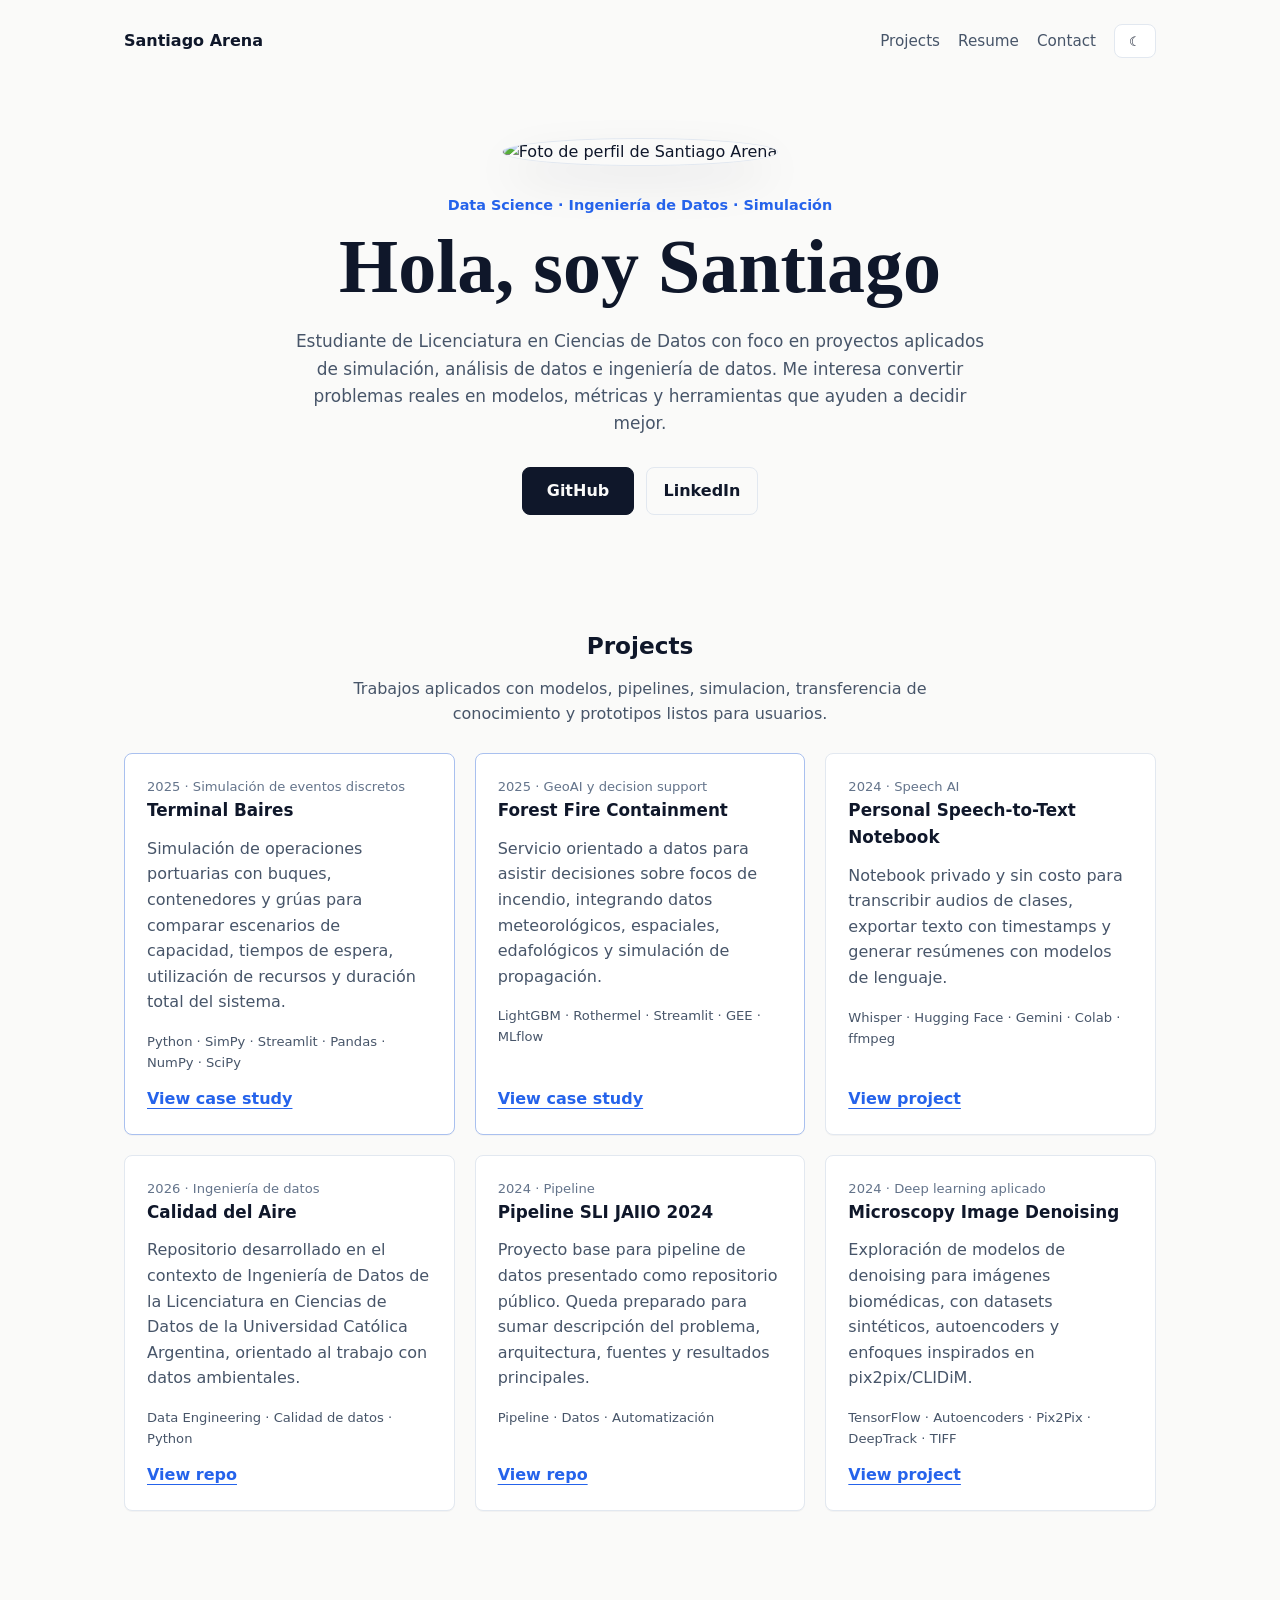
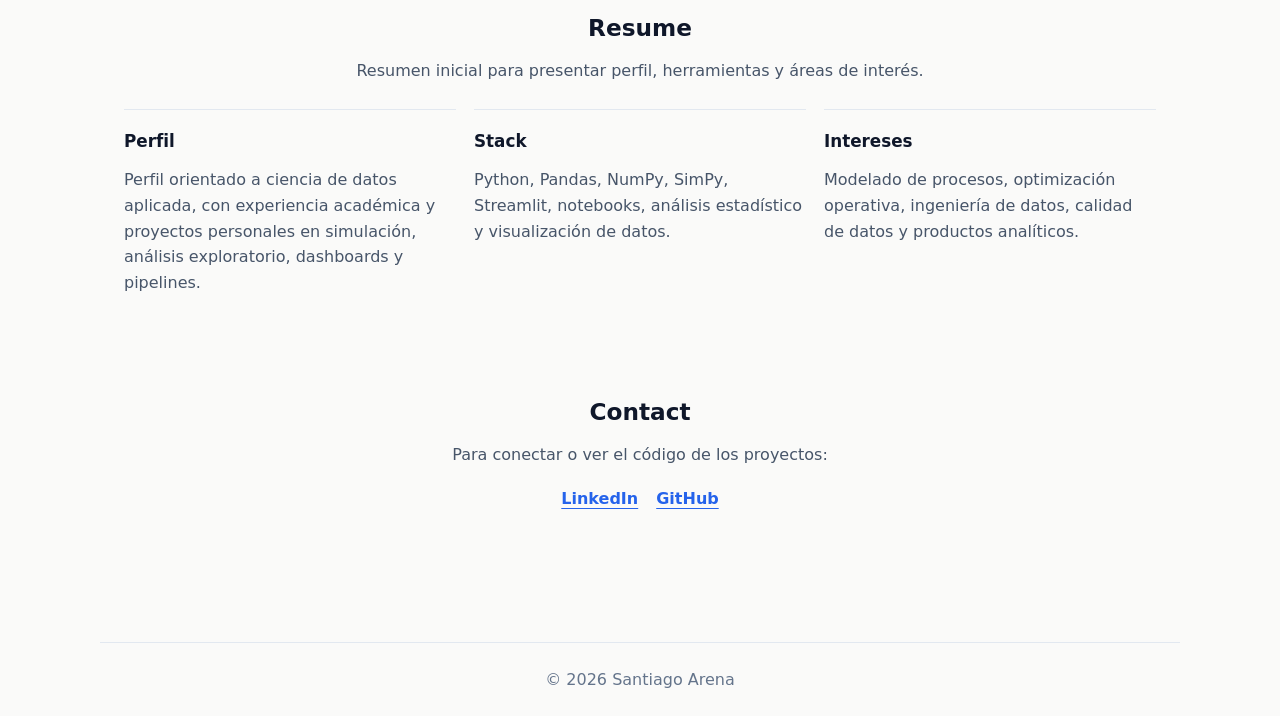
==== index.html @ b8e9cb24 "Add project detail pages" ====
<!doctype html>
<html lang="es">
  <head>
    <meta charset="utf-8">
    <meta name="viewport" content="width=device-width, initial-scale=1">
    <title>Santiago Arena — Portfolio</title>
    <meta
      name="description"
      content="Portfolio online de Santiago Arena: proyectos de data science, simulacion, ingenieria de datos y analitica aplicada."
    >
    <script>
      (function () {
        const stored = localStorage.getItem("theme");
        const prefersDark = window.matchMedia("(prefers-color-scheme: dark)").matches;
        document.documentElement.classList.toggle("dark", stored ? stored === "dark" : prefersDark);
      })();
    </script>
    <link rel="stylesheet" href="styles.css">
  </head>
  <body>
    <header class="site-header">
      <a class="brand" href="#inicio">Santiago Arena</a>
      <nav class="nav" aria-label="Principal">
        <a href="#proyectos">Projects</a>
        <a href="#resume">Resume</a>
        <a href="#contacto">Contact</a>
        <button class="theme-toggle" id="theme-toggle" type="button" aria-label="Cambiar tema" title="Cambiar tema">
          <span class="theme-icon theme-icon-light">☀</span>
          <span class="theme-icon theme-icon-dark">☾</span>
        </button>
      </nav>
    </header>

    <main>
      <section class="hero" id="inicio">
        <img
          class="portrait"
          src="https://avatars.githubusercontent.com/u/119618284?v=4"
          alt="Foto de perfil de Santiago Arena"
          width="160"
          height="160"
        >
        <p class="eyebrow">Data Science · Ingeniería de Datos · Simulación</p>
        <h1>Hola, soy Santiago</h1>
        <p class="intro">
          Estudiante de Licenciatura en Ciencias de Datos con foco en proyectos aplicados de simulación,
          análisis de datos e ingeniería de datos. Me interesa convertir problemas reales en modelos,
          métricas y herramientas que ayuden a decidir mejor.
        </p>
        <div class="hero-actions" aria-label="Enlaces principales">
          <a class="button button-primary" href="https://github.com/SantiagoarenaDS?tab=repositories" target="_blank" rel="noreferrer">GitHub</a>
          <a class="button" href="https://www.linkedin.com/in/santiago-arena-92a8191a2" target="_blank" rel="noreferrer">LinkedIn</a>
        </div>
      </section>

      <section class="section" id="proyectos">
        <div class="section-heading">
          <h2>Projects</h2>
          <p>Trabajos aplicados con modelos, pipelines, simulacion, transferencia de conocimiento y prototipos listos para usuarios.</p>
        </div>

        <div class="project-grid">
          <article class="project-card feature-card">
            <div class="project-meta">2025 · Simulación de eventos discretos</div>
            <h3>Terminal Baires</h3>
            <p>
              Simulación de operaciones portuarias con buques, contenedores y grúas para comparar escenarios
              de capacidad, tiempos de espera, utilización de recursos y duración total del sistema.
            </p>
            <p class="tags">Python · SimPy · Streamlit · Pandas · NumPy · SciPy</p>
            <a href="projects/terminal-baires/">View case study</a>
          </article>

          <article class="project-card feature-card">
            <div class="project-meta">2025 · GeoAI y decision support</div>
            <h3>Forest Fire Containment</h3>
            <p>
              Servicio orientado a datos para asistir decisiones sobre focos de incendio, integrando datos
              meteorológicos, espaciales, edafológicos y simulación de propagación.
            </p>
            <p class="tags">LightGBM · Rothermel · Streamlit · GEE · MLflow</p>
            <a href="projects/forest-fire/">View case study</a>
          </article>

          <article class="project-card">
            <div class="project-meta">2024 · Speech AI</div>
            <h3>Personal Speech-to-Text Notebook</h3>
            <p>
              Notebook privado y sin costo para transcribir audios de clases, exportar texto con timestamps
              y generar resúmenes con modelos de lenguaje.
            </p>
            <p class="tags">Whisper · Hugging Face · Gemini · Colab · ffmpeg</p>
            <a href="projects/speech-to-text/">View project</a>
          </article>

          <article class="project-card">
            <div class="project-meta">2026 · Ingeniería de datos</div>
            <h3>Calidad del Aire</h3>
            <p>
              Repositorio desarrollado en el contexto de Ingeniería de Datos de la Licenciatura en Ciencias de Datos
              de la Universidad Católica Argentina, orientado al trabajo con datos ambientales.
            </p>
            <p class="tags">Data Engineering · Calidad de datos · Python</p>
            <a href="https://github.com/SantiagoarenaDS/Calidad_del_aire" target="_blank" rel="noreferrer">View repo</a>
          </article>

          <article class="project-card">
            <div class="project-meta">2024 · Pipeline</div>
            <h3>Pipeline SLI JAIIO 2024</h3>
            <p>
              Proyecto base para pipeline de datos presentado como repositorio público. Queda preparado para sumar
              descripción del problema, arquitectura, fuentes y resultados principales.
            </p>
            <p class="tags">Pipeline · Datos · Automatización</p>
            <a href="https://github.com/SantiagoarenaDS/Pipeline-SLI-JAIIO2024" target="_blank" rel="noreferrer">View repo</a>
          </article>

          <article class="project-card">
            <div class="project-meta">2024 · Deep learning aplicado</div>
            <h3>Microscopy Image Denoising</h3>
            <p>
              Exploración de modelos de denoising para imágenes biomédicas, con datasets sintéticos,
              autoencoders y enfoques inspirados en pix2pix/CLIDiM.
            </p>
            <p class="tags">TensorFlow · Autoencoders · Pix2Pix · DeepTrack · TIFF</p>
            <a href="projects/denoising/">View project</a>
          </article>
        </div>
      </section>

      <section class="section resume-section" id="resume">
        <div class="section-heading">
          <h2>Resume</h2>
          <p>Resumen inicial para presentar perfil, herramientas y áreas de interés.</p>
        </div>

        <div class="resume-layout">
          <div class="resume-block">
            <h3>Perfil</h3>
            <p>
              Perfil orientado a ciencia de datos aplicada, con experiencia académica y proyectos personales
              en simulación, análisis exploratorio, dashboards y pipelines.
            </p>
          </div>
          <div class="resume-block">
            <h3>Stack</h3>
            <p>Python, Pandas, NumPy, SimPy, Streamlit, notebooks, análisis estadístico y visualización de datos.</p>
          </div>
          <div class="resume-block">
            <h3>Intereses</h3>
            <p>Modelado de procesos, optimización operativa, ingeniería de datos, calidad de datos y productos analíticos.</p>
          </div>
        </div>
      </section>

      <section class="section contact-section" id="contacto">
        <h2>Contact</h2>
        <p>Para conectar o ver el código de los proyectos:</p>
        <div class="contact-links">
          <a href="https://www.linkedin.com/in/santiago-arena-92a8191a2" target="_blank" rel="noreferrer">LinkedIn</a>
          <a href="https://github.com/SantiagoarenaDS" target="_blank" rel="noreferrer">GitHub</a>
        </div>
      </section>
    </main>

    <footer>
      <p>© 2026 Santiago Arena</p>
    </footer>

    <script src="script.js"></script>
  </body>
</html>
---- styles.css ----
:root {
  color-scheme: light;
  --bg: #fafaf9;
  --surface: #ffffff;
  --surface-soft: #f5f5f4;
  --text: #0f172a;
  --muted: #475569;
  --subtle: #64748b;
  --border: #e2e8f0;
  --accent: #2563eb;
  --accent-strong: #1d4ed8;
  --shadow: 0 18px 45px rgba(15, 23, 42, 0.08);
}

.dark {
  color-scheme: dark;
  --bg: #0f172a;
  --surface: #172033;
  --surface-soft: #111827;
  --text: #f8fafc;
  --muted: #cbd5e1;
  --subtle: #94a3b8;
  --border: #334155;
  --accent: #60a5fa;
  --accent-strong: #93c5fd;
  --shadow: 0 18px 45px rgba(0, 0, 0, 0.24);
}

* {
  box-sizing: border-box;
}

html {
  scroll-behavior: smooth;
}

body {
  margin: 0;
  background: var(--bg);
  color: var(--text);
  font-family: Inter, ui-sans-serif, system-ui, -apple-system, BlinkMacSystemFont, "Segoe UI", sans-serif;
  line-height: 1.6;
}

a {
  color: inherit;
  text-decoration-thickness: 1px;
  text-underline-offset: 4px;
}

.site-header {
  align-items: center;
  display: flex;
  justify-content: space-between;
  margin: 0 auto;
  max-width: 1080px;
  padding: 24px;
}

.brand {
  font-weight: 700;
  text-decoration: none;
}

.nav {
  align-items: center;
  display: flex;
  gap: 18px;
  font-size: 0.95rem;
}

.nav a {
  color: var(--muted);
  text-decoration: none;
}

.nav a:hover {
  color: var(--text);
  text-decoration: underline;
}

.theme-toggle {
  align-items: center;
  background: var(--surface);
  border: 1px solid var(--border);
  border-radius: 8px;
  color: var(--text);
  cursor: pointer;
  display: inline-flex;
  height: 34px;
  justify-content: center;
  width: 42px;
}

.theme-toggle:hover {
  background: var(--surface-soft);
}

.theme-icon-light,
.dark .theme-icon-dark {
  display: none;
}

.dark .theme-icon-light,
.theme-icon-dark {
  display: inline;
}

main {
  margin: 0 auto;
  max-width: 1080px;
  padding: 0 24px 72px;
}

.hero {
  margin: 0 auto;
  max-width: 760px;
  padding: 56px 0 72px;
  text-align: center;
}

.portrait {
  aspect-ratio: 1;
  border: 1px solid var(--border);
  border-radius: 50%;
  box-shadow: var(--shadow);
  object-fit: cover;
}

.eyebrow {
  color: var(--accent);
  font-size: 0.9rem;
  font-weight: 700;
  letter-spacing: 0;
  margin: 28px 0 10px;
}

h1,
h2,
h3,
p {
  margin-top: 0;
}

h1 {
  font-family: Georgia, "Times New Roman", serif;
  font-size: clamp(2.6rem, 7vw, 4.75rem);
  line-height: 1.05;
  margin-bottom: 22px;
}

h2 {
  font-size: 1.45rem;
  margin-bottom: 12px;
}

h3 {
  font-size: 1.05rem;
  margin-bottom: 12px;
}

.intro {
  color: var(--muted);
  font-size: 1.06rem;
  margin: 0 auto;
  max-width: 690px;
}

.hero-actions {
  display: flex;
  flex-wrap: wrap;
  gap: 12px;
  justify-content: center;
  margin-top: 30px;
}

.button {
  border: 1px solid var(--border);
  border-radius: 8px;
  color: var(--text);
  font-weight: 700;
  min-width: 112px;
  padding: 10px 16px;
  text-decoration: none;
}

.button:hover {
  background: var(--surface-soft);
}

.button-primary {
  background: var(--text);
  border-color: var(--text);
  color: var(--bg);
}

.button-primary:hover {
  background: var(--accent-strong);
  border-color: var(--accent-strong);
  color: #ffffff;
}

.section {
  padding: 40px 0 58px;
}

.section-heading {
  margin: 0 auto 26px;
  max-width: 680px;
  text-align: center;
}

.section-heading p,
.contact-section p {
  color: var(--muted);
  margin-bottom: 0;
}

.project-grid {
  display: grid;
  gap: 20px;
  grid-template-columns: repeat(3, minmax(0, 1fr));
}

.project-card {
  background: var(--surface);
  border: 1px solid var(--border);
  border-radius: 8px;
  box-shadow: 0 1px 0 rgba(15, 23, 42, 0.03);
  display: flex;
  flex-direction: column;
  min-height: 320px;
  padding: 22px;
}

.project-card:hover {
  box-shadow: var(--shadow);
  transform: translateY(-2px);
  transition: box-shadow 180ms ease, transform 180ms ease;
}

.project-meta,
.tags {
  color: var(--subtle);
  font-size: 0.82rem;
}

.project-card p {
  color: var(--muted);
}

.project-card a {
  color: var(--accent);
  font-weight: 700;
  margin-top: auto;
}

.feature-card {
  border-color: color-mix(in srgb, var(--accent) 30%, var(--border));
}

.project-page {
  max-width: 1120px;
}

.project-hero {
  padding: 42px 0 48px;
}

.project-kicker {
  color: var(--accent);
  font-size: 0.9rem;
  font-weight: 700;
  margin-bottom: 12px;
}

.project-hero h1 {
  max-width: 920px;
}

.project-hero .intro {
  margin-left: 0;
  max-width: 820px;
  text-align: left;
}

.back-link {
  color: var(--muted);
  display: inline-block;
  margin-bottom: 26px;
  text-decoration: none;
}

.back-link:hover {
  color: var(--text);
  text-decoration: underline;
}

.metric-row {
  display: grid;
  gap: 14px;
  grid-template-columns: repeat(4, minmax(0, 1fr));
  margin-top: 28px;
}

.metric {
  border-top: 1px solid var(--border);
  padding-top: 14px;
}

.metric strong {
  display: block;
  font-size: 1.35rem;
  line-height: 1.2;
}

.metric span {
  color: var(--subtle);
  font-size: 0.86rem;
}

.case-layout {
  display: grid;
  gap: 38px;
  grid-template-columns: minmax(0, 1.2fr) minmax(260px, 0.8fr);
}

.case-section {
  padding: 24px 0;
}

.case-section p,
.case-section li {
  color: var(--muted);
}

.case-section ul {
  margin: 0;
  padding-left: 20px;
}

.case-section li + li {
  margin-top: 8px;
}

.side-panel {
  align-self: start;
  background: var(--surface);
  border: 1px solid var(--border);
  border-radius: 8px;
  padding: 22px;
}

.side-panel dl {
  margin: 0;
}

.side-panel dt {
  color: var(--subtle);
  font-size: 0.82rem;
  font-weight: 700;
  margin-top: 16px;
}

.side-panel dt:first-child {
  margin-top: 0;
}

.side-panel dd {
  margin: 4px 0 0;
}

.hero-visual {
  border: 1px solid var(--border);
  border-radius: 8px;
  box-shadow: var(--shadow);
  display: block;
  margin-top: 28px;
  max-width: 100%;
}

.image-grid {
  display: grid;
  gap: 18px;
  grid-template-columns: repeat(2, minmax(0, 1fr));
}

.image-grid figure,
.wide-figure {
  margin: 0;
}

.image-grid img,
.wide-figure img {
  background: var(--surface);
  border: 1px solid var(--border);
  border-radius: 8px;
  display: block;
  height: auto;
  width: 100%;
}

figcaption {
  color: var(--subtle);
  font-size: 0.84rem;
  margin-top: 8px;
}

.slide-gallery {
  display: grid;
  gap: 14px;
  grid-template-columns: repeat(3, minmax(0, 1fr));
}

.slide-gallery img {
  background: var(--surface);
  border: 1px solid var(--border);
  border-radius: 8px;
  display: block;
  width: 100%;
}

.code-note {
  background: var(--surface-soft);
  border-left: 3px solid var(--accent);
  color: var(--muted);
  padding: 14px 16px;
}

.resume-layout {
  display: grid;
  gap: 18px;
  grid-template-columns: repeat(3, minmax(0, 1fr));
}

.resume-block {
  border-top: 1px solid var(--border);
  padding-top: 18px;
}

.resume-block p {
  color: var(--muted);
  margin-bottom: 0;
}

.contact-section {
  text-align: center;
}

.contact-links {
  display: flex;
  gap: 18px;
  justify-content: center;
  margin-top: 18px;
}

.contact-links a {
  color: var(--accent);
  font-weight: 700;
}

footer {
  border-top: 1px solid var(--border);
  color: var(--subtle);
  margin: 0 auto;
  max-width: 1080px;
  padding: 24px;
  text-align: center;
}

footer p {
  margin-bottom: 0;
}

@media (max-width: 820px) {
  .site-header {
    align-items: flex-start;
    flex-direction: column;
    gap: 16px;
  }

  .nav {
    flex-wrap: wrap;
  }

  .hero {
    padding-top: 34px;
  }

  .project-grid,
  .resume-layout,
  .metric-row,
  .case-layout,
  .image-grid,
  .slide-gallery {
    grid-template-columns: 1fr;
  }

  .project-card {
    min-height: auto;
  }
}

@media (max-width: 520px) {
  .site-header,
  main,
  footer {
    padding-left: 18px;
    padding-right: 18px;
  }

  .nav {
    gap: 12px;
    width: 100%;
  }

  .theme-toggle {
    margin-left: auto;
  }

  .hero {
    padding-bottom: 52px;
  }
}
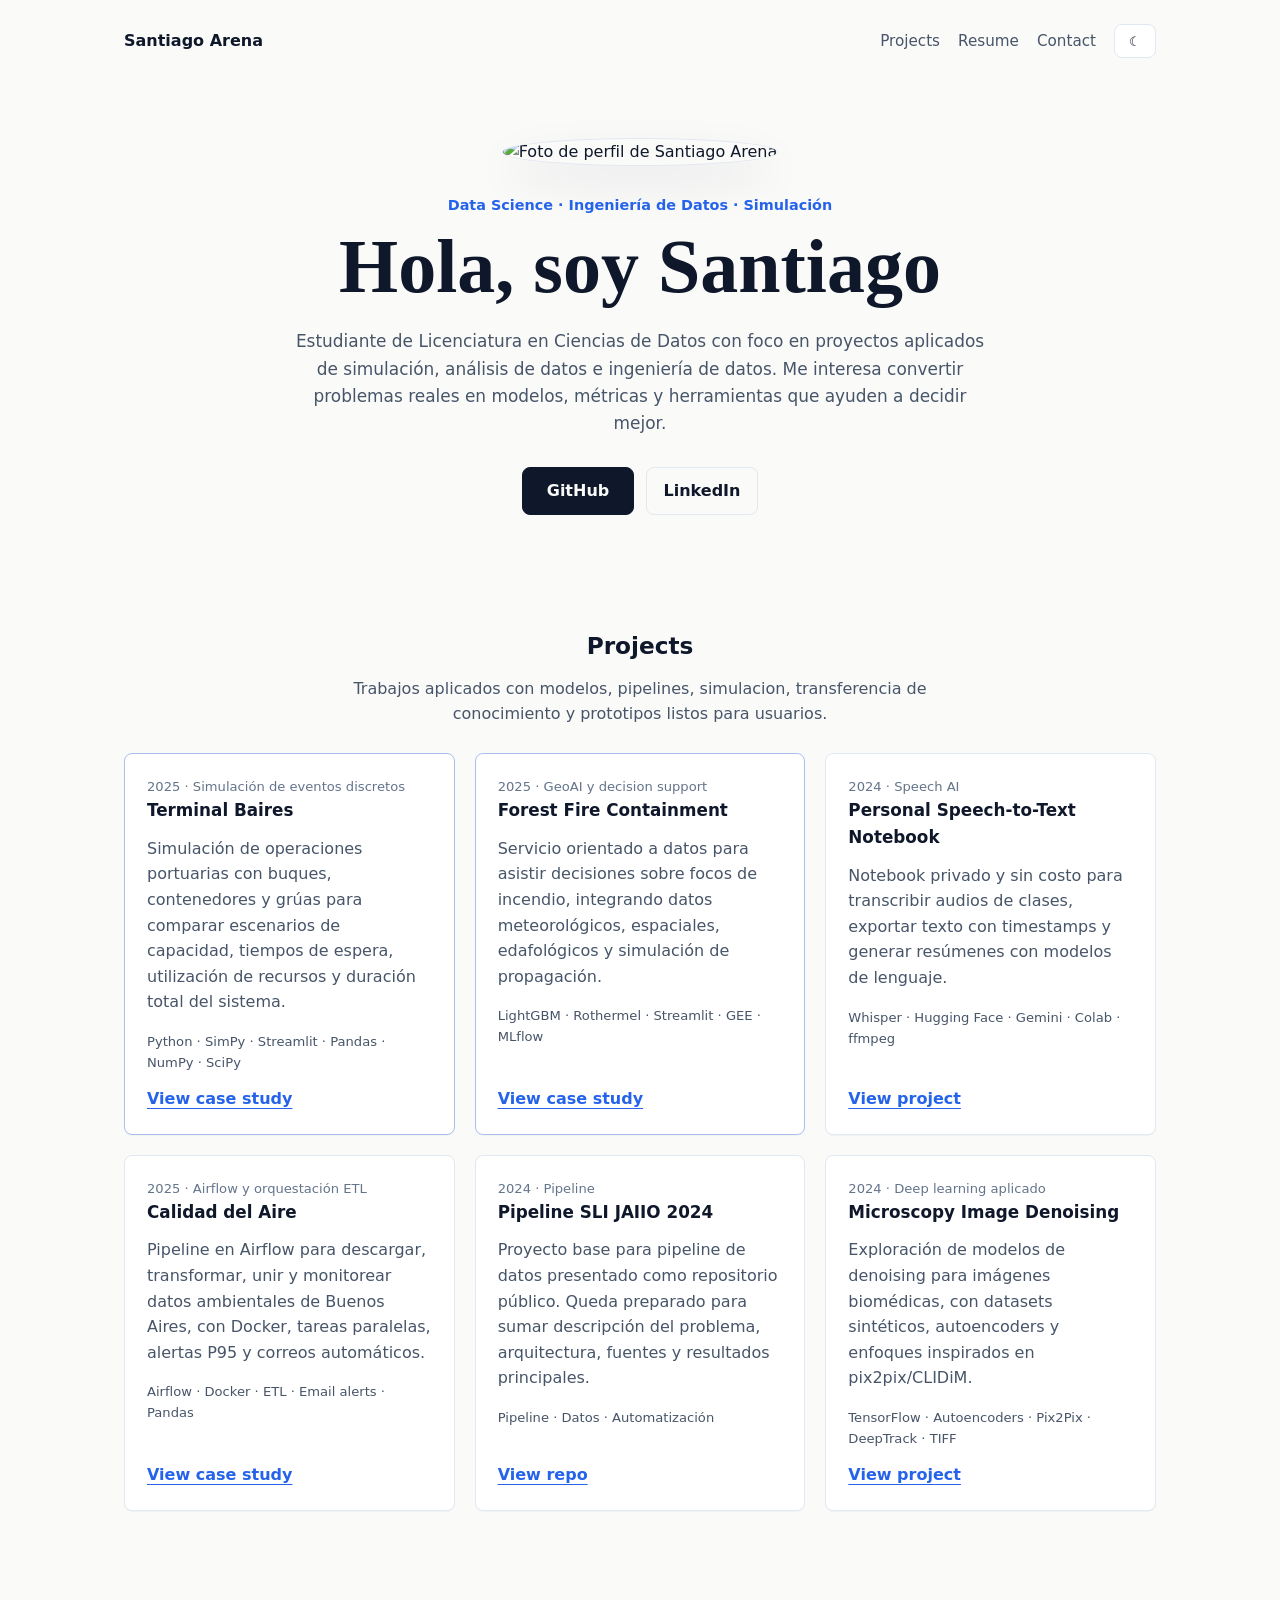
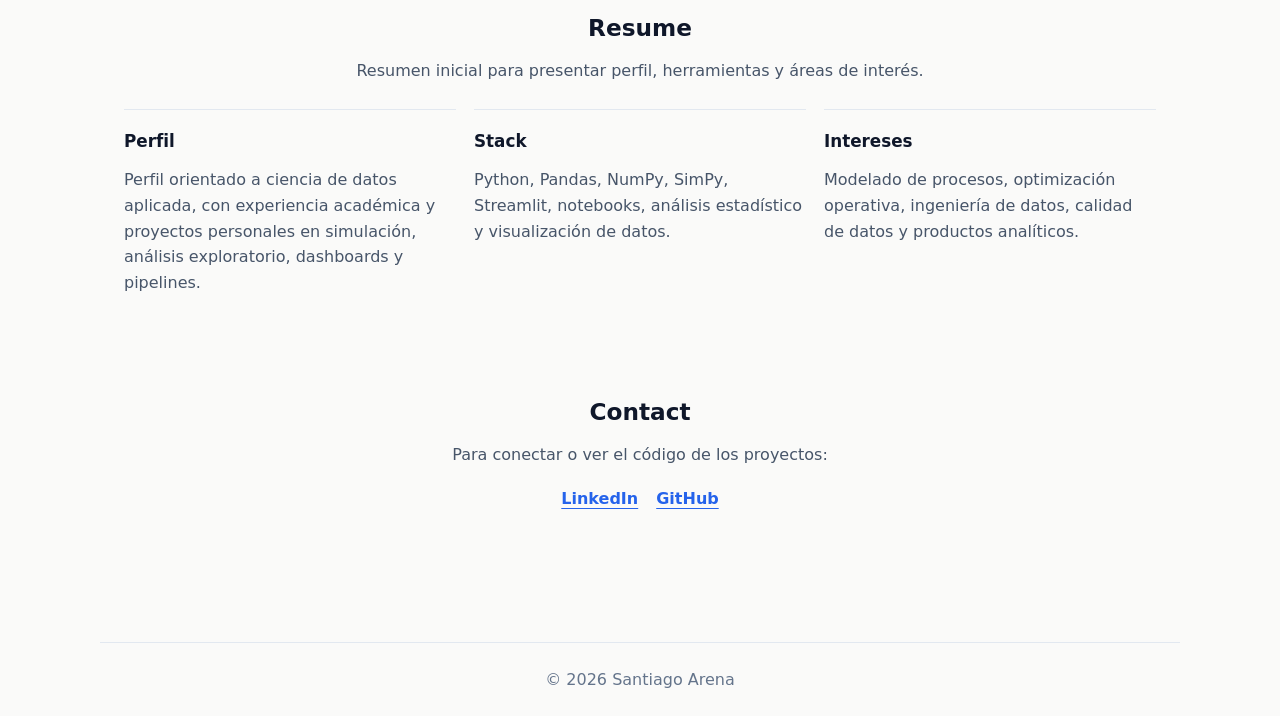
==== commit 323e5232: "Add air quality project page" ====
--- a/index.html
+++ b/index.html
@@ -94,14 +94,14 @@
           </article>
 
           <article class="project-card">
-            <div class="project-meta">2026 · Ingeniería de datos</div>
+            <div class="project-meta">2025 · Airflow y orquestación ETL</div>
             <h3>Calidad del Aire</h3>
             <p>
-              Repositorio desarrollado en el contexto de Ingeniería de Datos de la Licenciatura en Ciencias de Datos
-              de la Universidad Católica Argentina, orientado al trabajo con datos ambientales.
+              Pipeline en Airflow para descargar, transformar, unir y monitorear datos ambientales de Buenos Aires,
+              con Docker, tareas paralelas, alertas P95 y correos automáticos.
             </p>
-            <p class="tags">Data Engineering · Calidad de datos · Python</p>
-            <a href="https://github.com/SantiagoarenaDS/Calidad_del_aire" target="_blank" rel="noreferrer">View repo</a>
+            <p class="tags">Airflow · Docker · ETL · Email alerts · Pandas</p>
+            <a href="projects/calidad-del-aire/">View case study</a>
           </article>
 
           <article class="project-card">
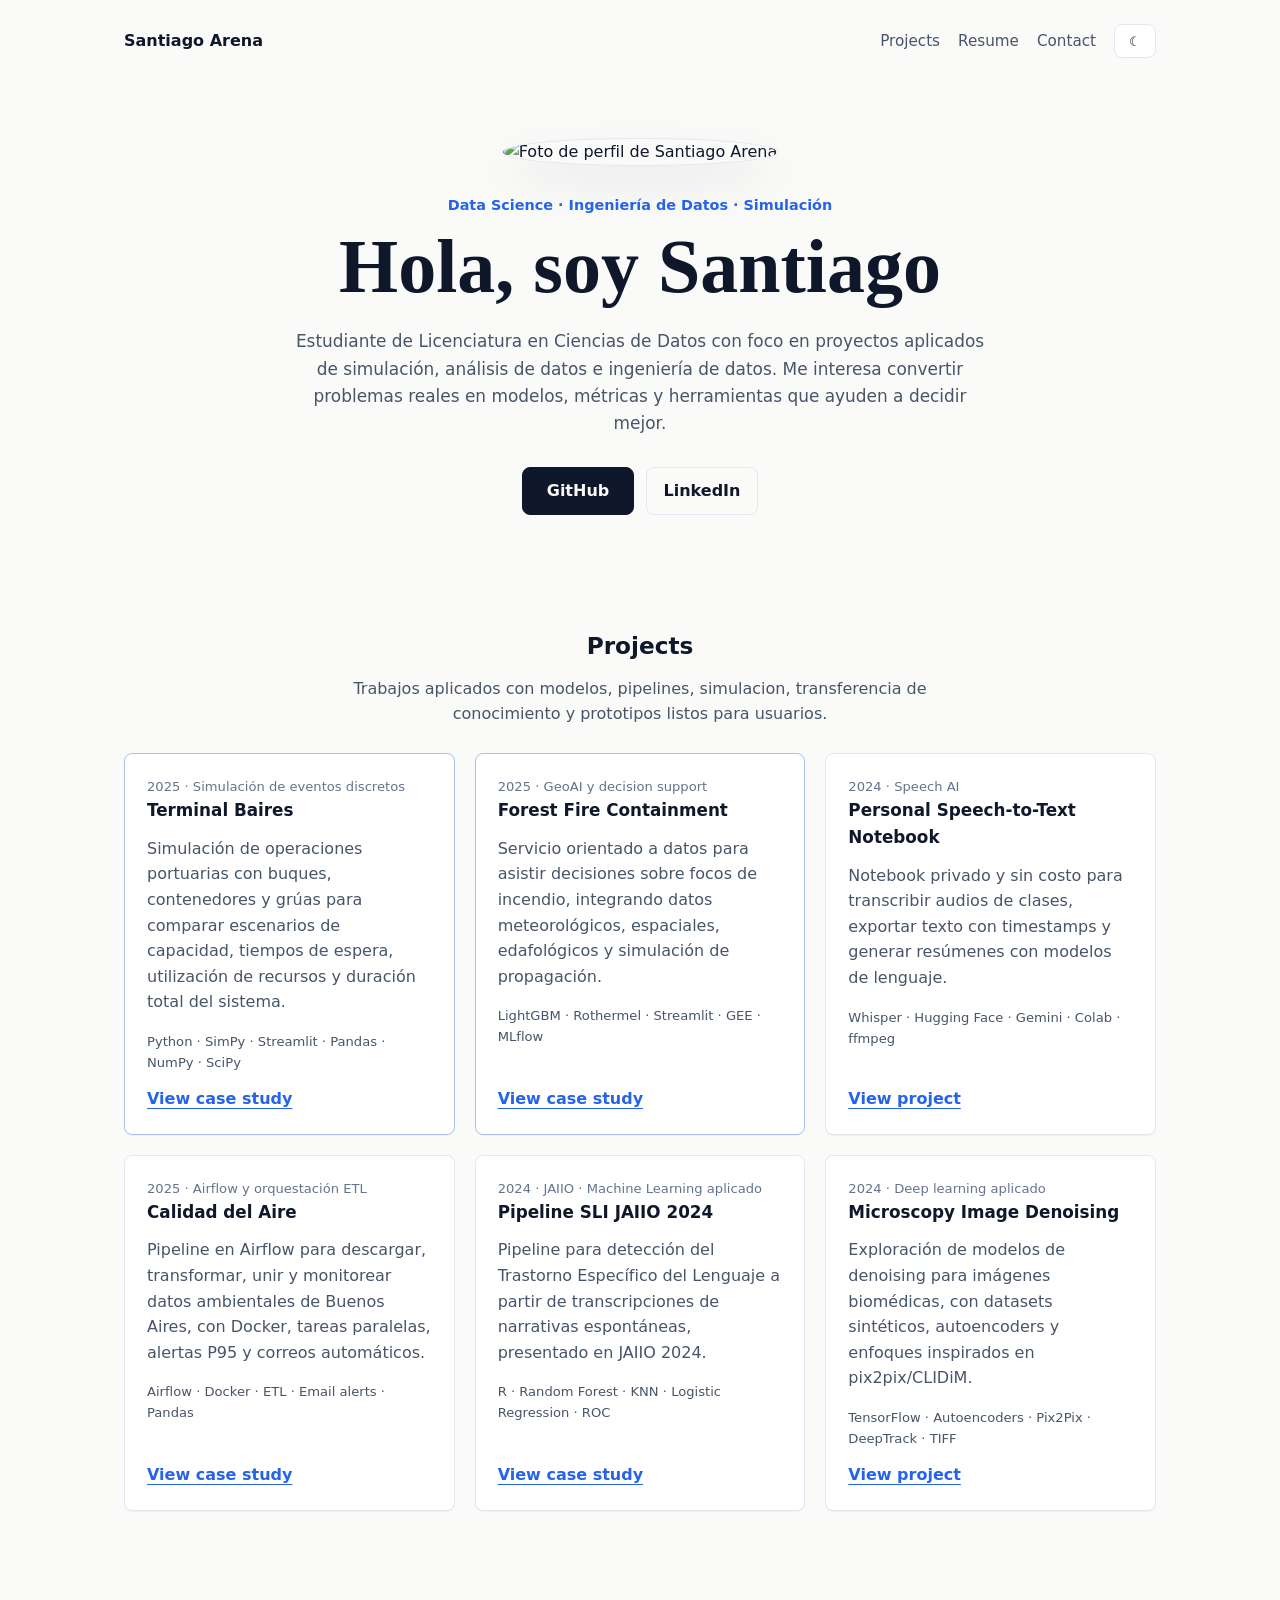
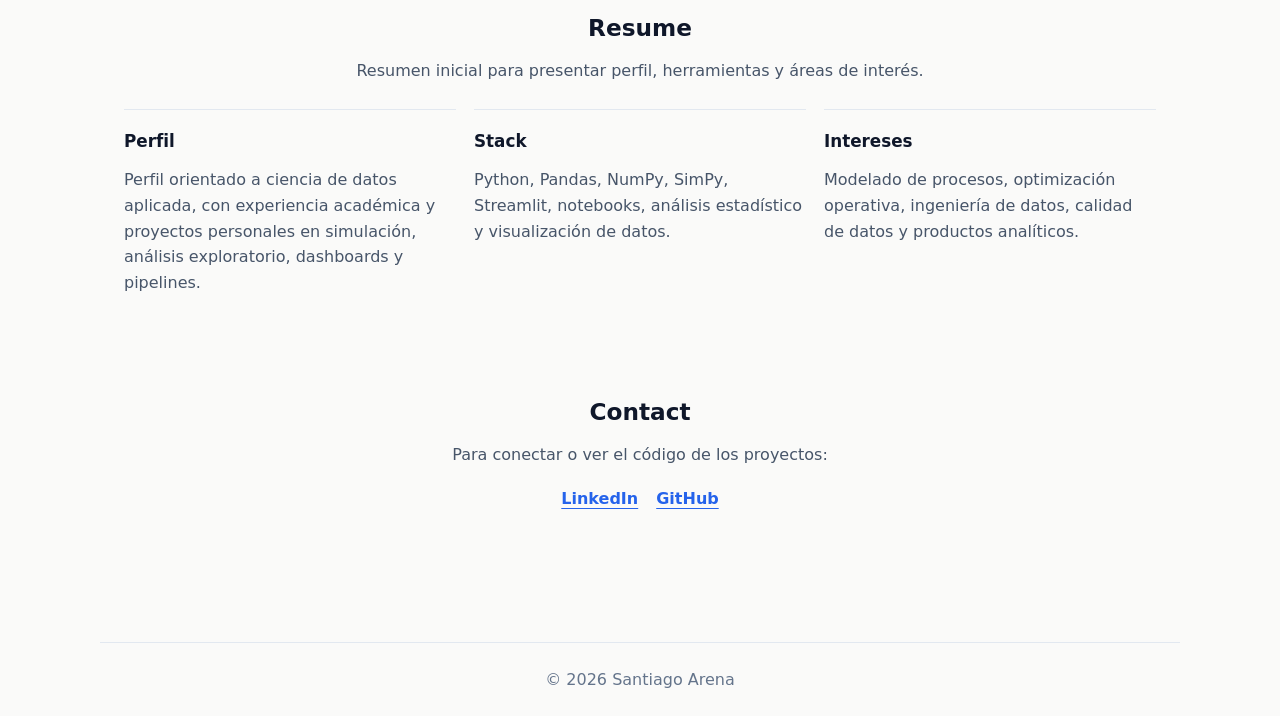
==== commit a8c6cd67: "Add SLI JAIIO project page" ====
--- a/index.html
+++ b/index.html
@@ -105,14 +105,14 @@
           </article>
 
           <article class="project-card">
-            <div class="project-meta">2024 · Pipeline</div>
+            <div class="project-meta">2024 · JAIIO · Machine Learning aplicado</div>
             <h3>Pipeline SLI JAIIO 2024</h3>
             <p>
-              Proyecto base para pipeline de datos presentado como repositorio público. Queda preparado para sumar
-              descripción del problema, arquitectura, fuentes y resultados principales.
+              Pipeline para detección del Trastorno Específico del Lenguaje a partir de transcripciones
+              de narrativas espontáneas, presentado en JAIIO 2024.
             </p>
-            <p class="tags">Pipeline · Datos · Automatización</p>
-            <a href="https://github.com/SantiagoarenaDS/Pipeline-SLI-JAIIO2024" target="_blank" rel="noreferrer">View repo</a>
+            <p class="tags">R · Random Forest · KNN · Logistic Regression · ROC</p>
+            <a href="projects/sli-jaiio/">View case study</a>
           </article>
 
           <article class="project-card">
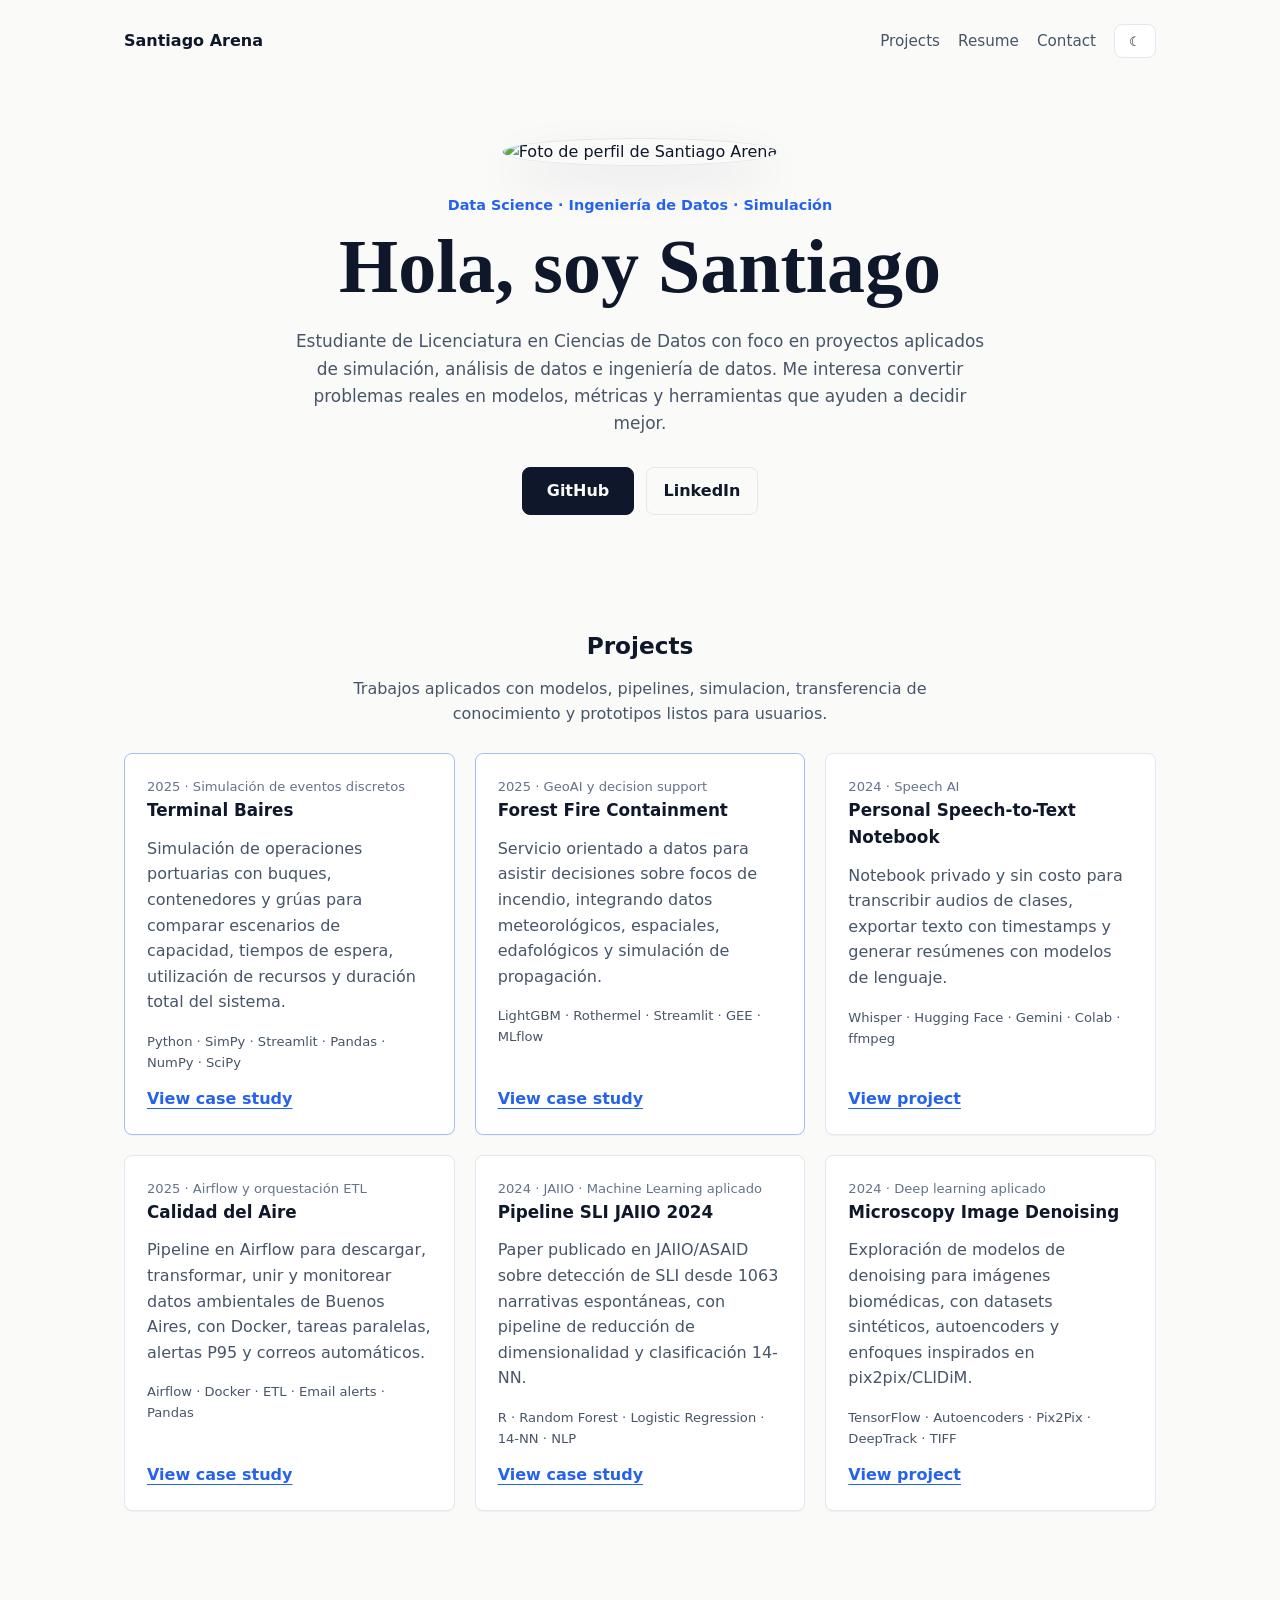
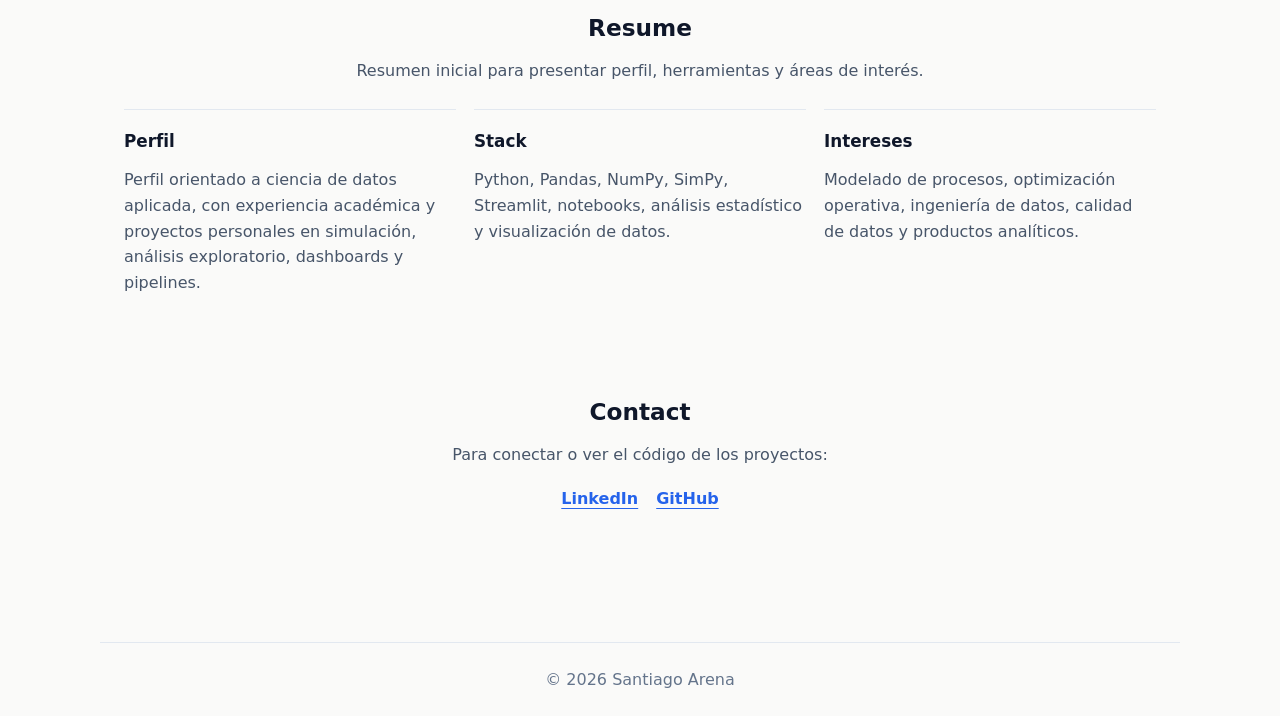
==== commit ca8ea693: "Refine SLI project page from paper" ====
--- a/index.html
+++ b/index.html
@@ -108,10 +108,10 @@
             <div class="project-meta">2024 · JAIIO · Machine Learning aplicado</div>
             <h3>Pipeline SLI JAIIO 2024</h3>
             <p>
-              Pipeline para detección del Trastorno Específico del Lenguaje a partir de transcripciones
-              de narrativas espontáneas, presentado en JAIIO 2024.
+              Paper publicado en JAIIO/ASAID sobre detección de SLI desde 1063 narrativas espontáneas,
+              con pipeline de reducción de dimensionalidad y clasificación 14-NN.
             </p>
-            <p class="tags">R · Random Forest · KNN · Logistic Regression · ROC</p>
+            <p class="tags">R · Random Forest · Logistic Regression · 14-NN · NLP</p>
             <a href="projects/sli-jaiio/">View case study</a>
           </article>
 
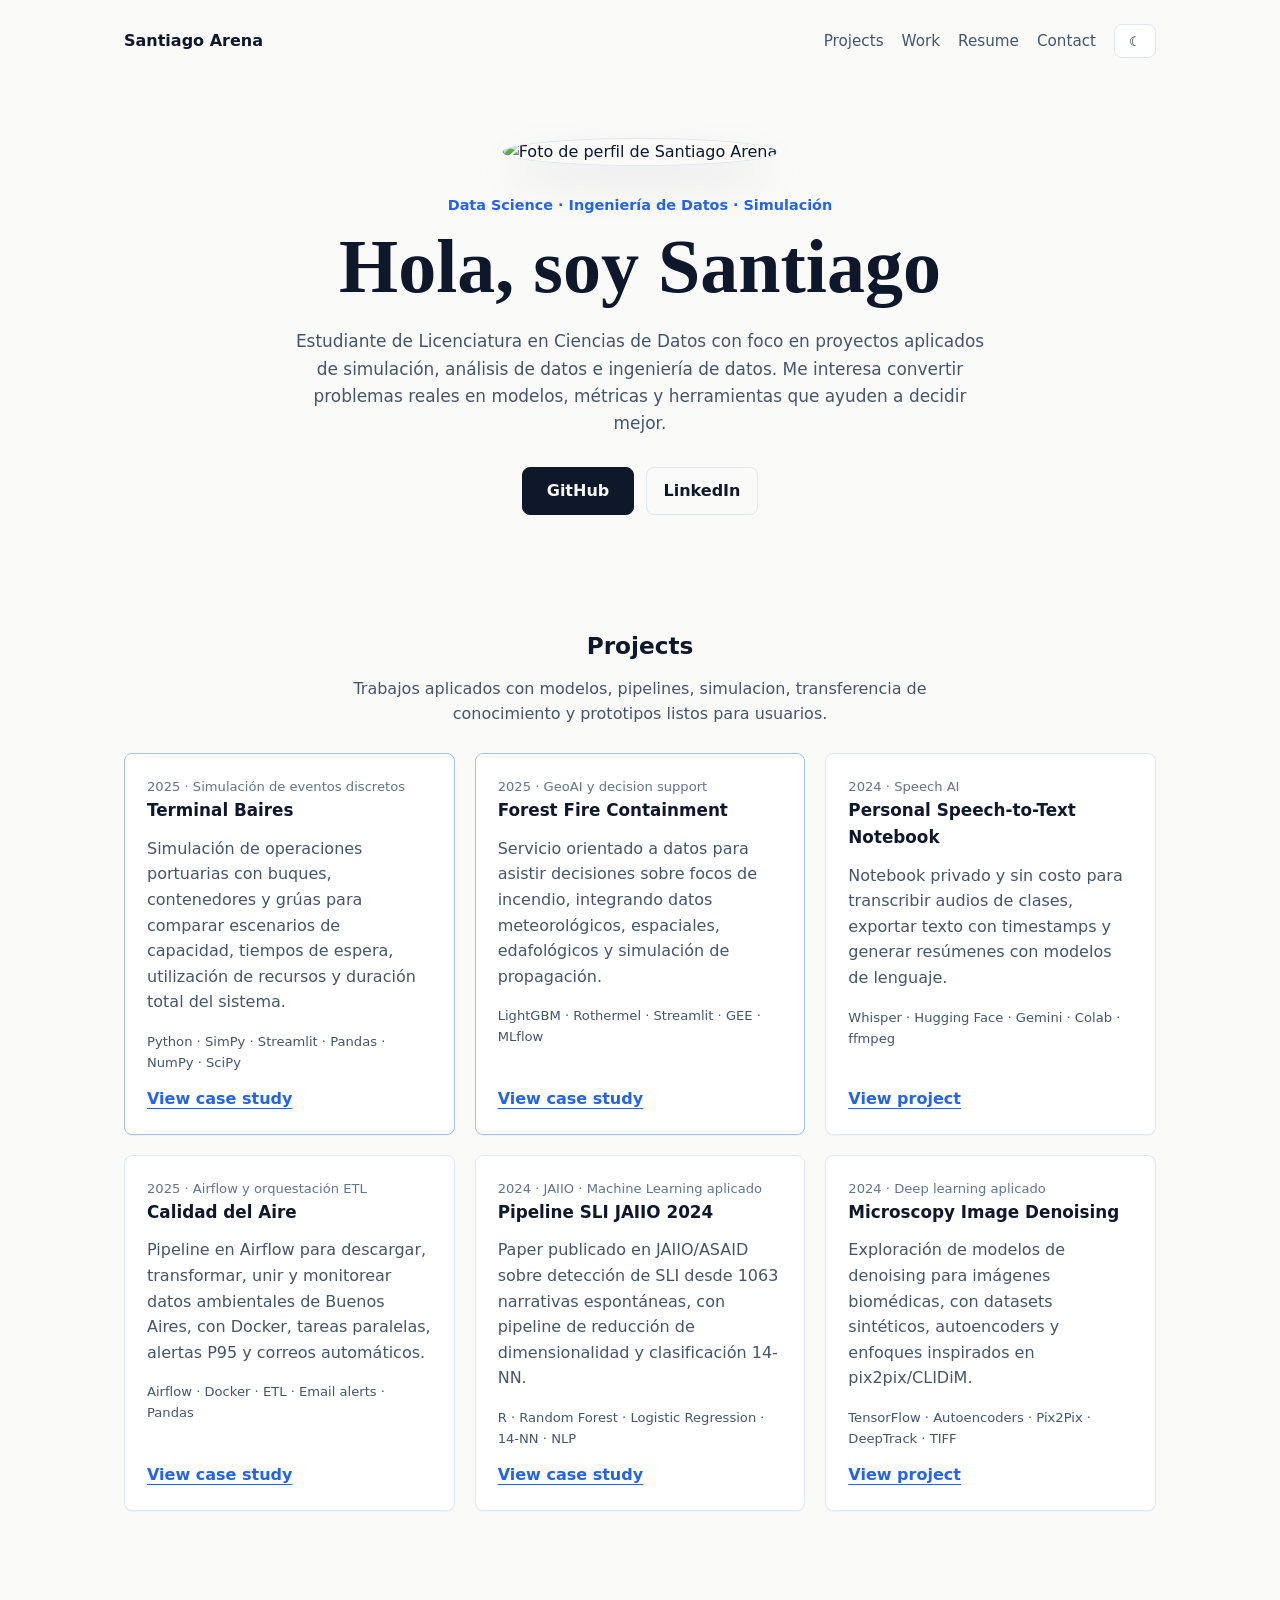
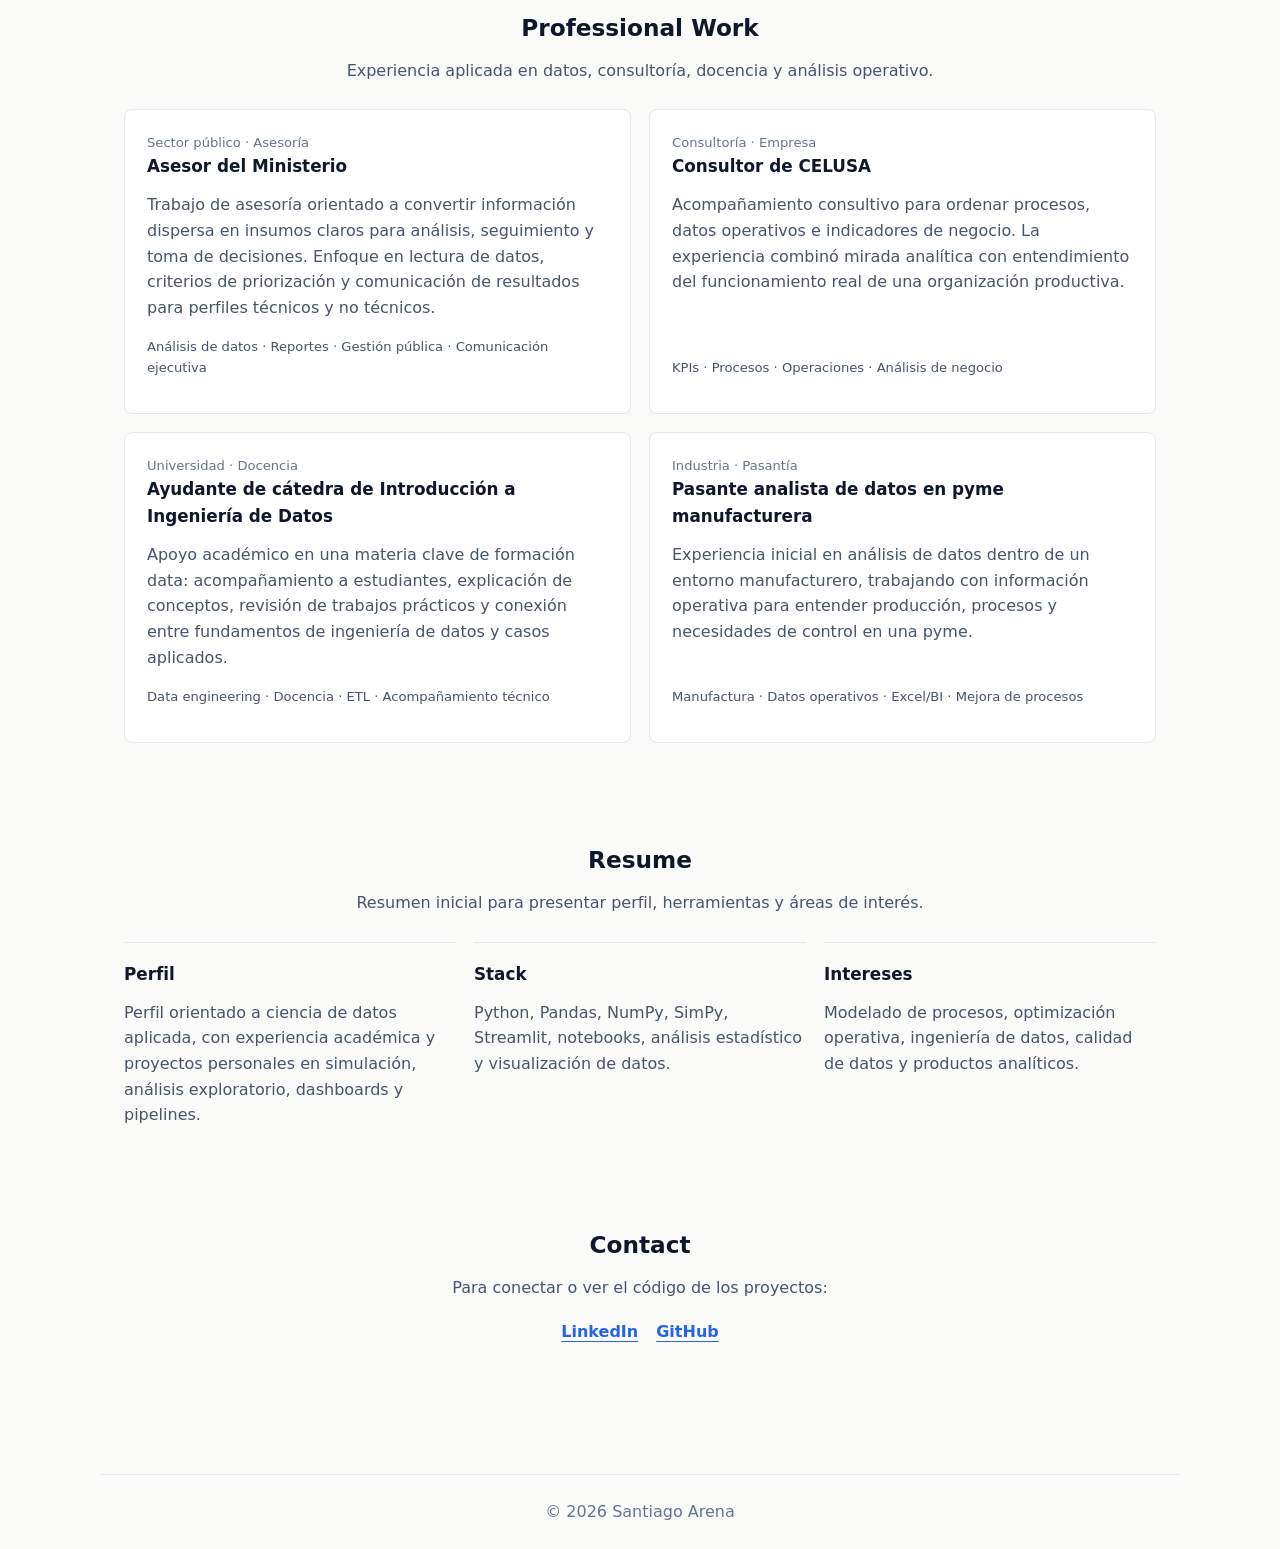
==== commit 873d09cd: "Add professional work section" ====
--- a/index.html
+++ b/index.html
@@ -22,6 +22,7 @@
       <a class="brand" href="#inicio">Santiago Arena</a>
       <nav class="nav" aria-label="Principal">
         <a href="#proyectos">Projects</a>
+        <a href="#trabajo">Work</a>
         <a href="#resume">Resume</a>
         <a href="#contacto">Contact</a>
         <button class="theme-toggle" id="theme-toggle" type="button" aria-label="Cambiar tema" title="Cambiar tema">
@@ -128,6 +129,57 @@
         </div>
       </section>
 
+      <section class="section work-section" id="trabajo">
+        <div class="section-heading">
+          <h2>Professional Work</h2>
+          <p>Experiencia aplicada en datos, consultoría, docencia y análisis operativo.</p>
+        </div>
+
+        <div class="work-grid">
+          <article class="work-card">
+            <div class="project-meta">Sector público · Asesoría</div>
+            <h3>Asesor del Ministerio</h3>
+            <p>
+              Trabajo de asesoría orientado a convertir información dispersa en insumos claros para análisis,
+              seguimiento y toma de decisiones. Enfoque en lectura de datos, criterios de priorización y comunicación
+              de resultados para perfiles técnicos y no técnicos.
+            </p>
+            <p class="tags">Análisis de datos · Reportes · Gestión pública · Comunicación ejecutiva</p>
+          </article>
+
+          <article class="work-card">
+            <div class="project-meta">Consultoría · Empresa</div>
+            <h3>Consultor de CELUSA</h3>
+            <p>
+              Acompañamiento consultivo para ordenar procesos, datos operativos e indicadores de negocio. La experiencia
+              combinó mirada analítica con entendimiento del funcionamiento real de una organización productiva.
+            </p>
+            <p class="tags">KPIs · Procesos · Operaciones · Análisis de negocio</p>
+          </article>
+
+          <article class="work-card">
+            <div class="project-meta">Universidad · Docencia</div>
+            <h3>Ayudante de cátedra de Introducción a Ingeniería de Datos</h3>
+            <p>
+              Apoyo académico en una materia clave de formación data: acompañamiento a estudiantes, explicación de
+              conceptos, revisión de trabajos prácticos y conexión entre fundamentos de ingeniería de datos y casos
+              aplicados.
+            </p>
+            <p class="tags">Data engineering · Docencia · ETL · Acompañamiento técnico</p>
+          </article>
+
+          <article class="work-card">
+            <div class="project-meta">Industria · Pasantía</div>
+            <h3>Pasante analista de datos en pyme manufacturera</h3>
+            <p>
+              Experiencia inicial en análisis de datos dentro de un entorno manufacturero, trabajando con información
+              operativa para entender producción, procesos y necesidades de control en una pyme.
+            </p>
+            <p class="tags">Manufactura · Datos operativos · Excel/BI · Mejora de procesos</p>
+          </article>
+        </div>
+      </section>
+
       <section class="section resume-section" id="resume">
         <div class="section-heading">
           <h2>Resume</h2>
--- a/styles.css
+++ b/styles.css
@@ -255,6 +255,30 @@
   margin-top: auto;
 }
 
+.work-grid {
+  display: grid;
+  gap: 18px;
+  grid-template-columns: repeat(2, minmax(0, 1fr));
+}
+
+.work-card {
+  background: var(--surface);
+  border: 1px solid var(--border);
+  border-radius: 8px;
+  display: flex;
+  flex-direction: column;
+  min-height: 240px;
+  padding: 22px;
+}
+
+.work-card p {
+  color: var(--muted);
+}
+
+.work-card .tags {
+  margin-top: auto;
+}
+
 .feature-card {
   border-color: color-mix(in srgb, var(--accent) 30%, var(--border));
 }
@@ -488,6 +512,7 @@
   }
 
   .project-grid,
+  .work-grid,
   .resume-layout,
   .metric-row,
   .case-layout,
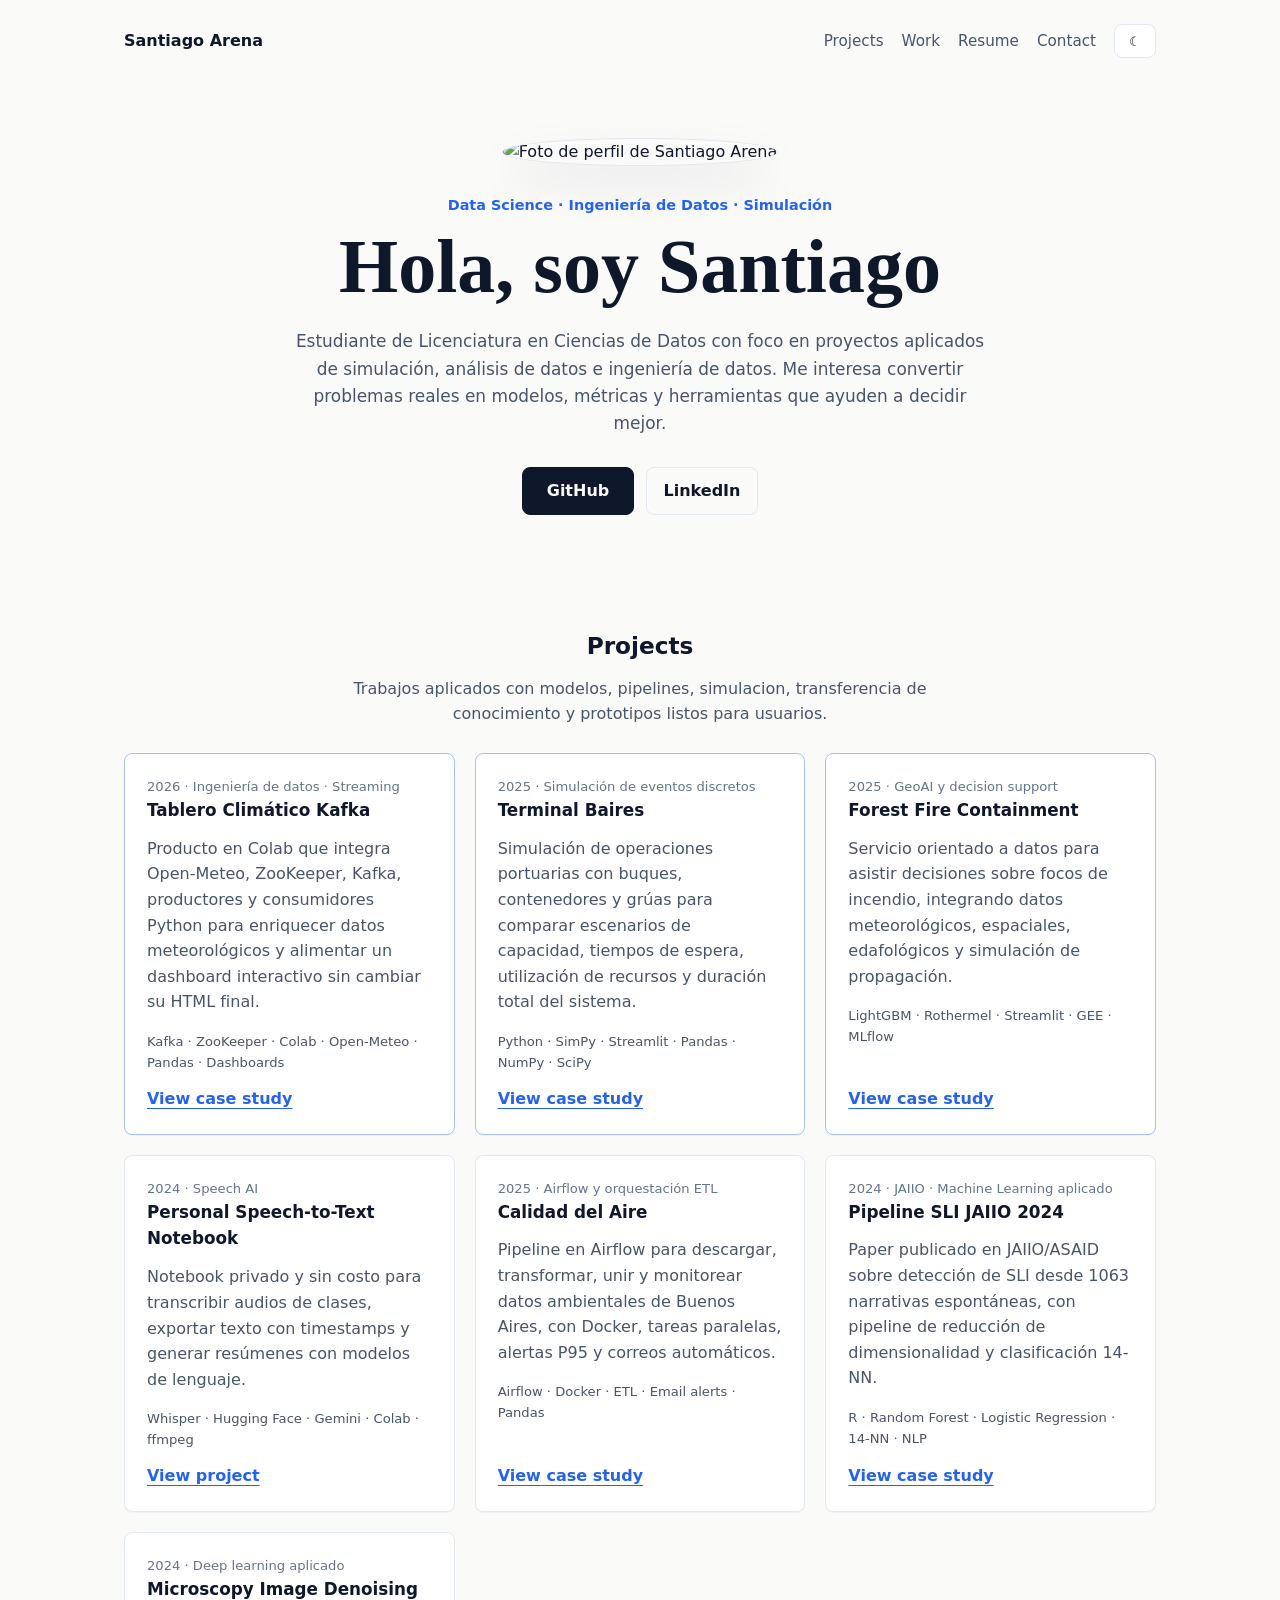
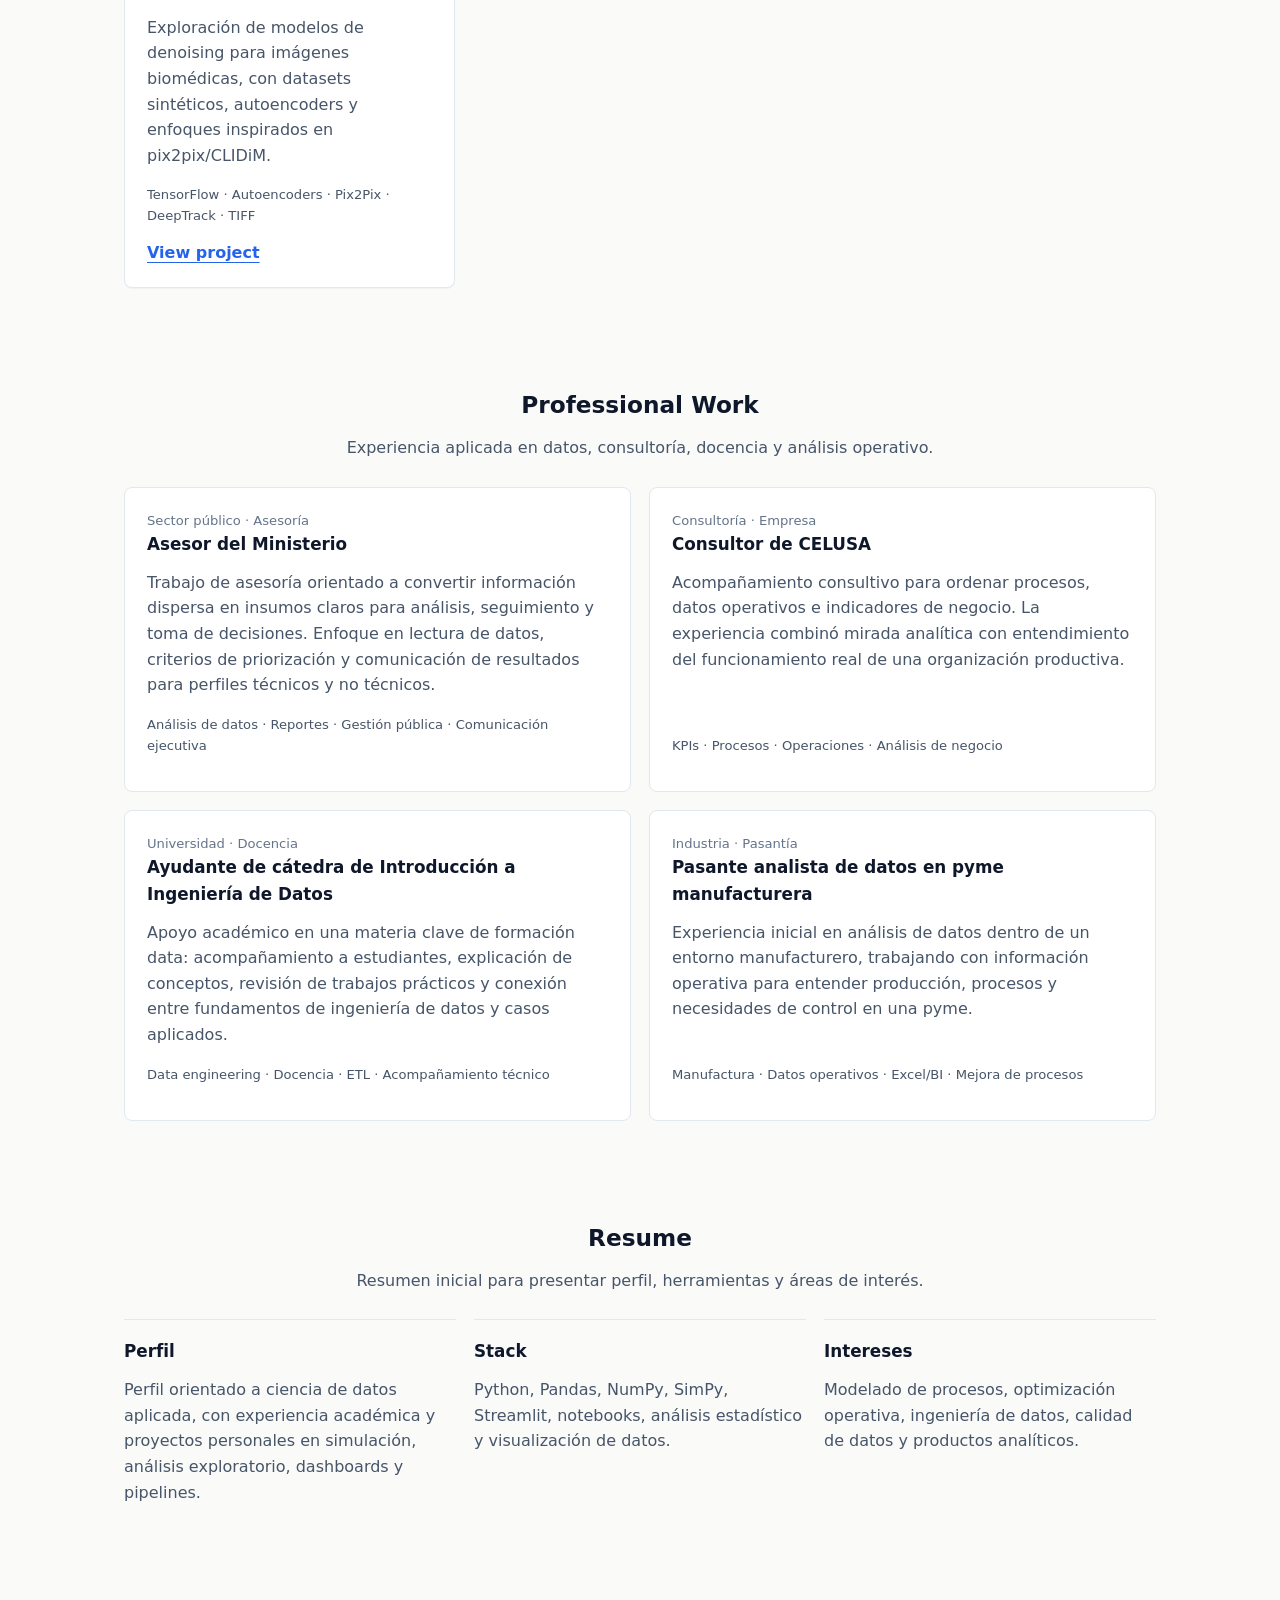
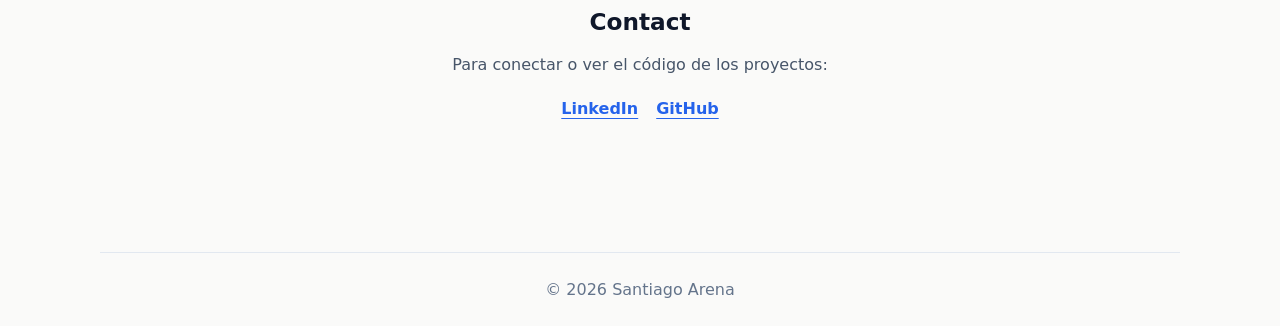
==== commit 6ad14ef4: "Add Kafka weather streaming dashboard product" ====
--- a/index.html
+++ b/index.html
@@ -62,6 +62,17 @@
 
         <div class="project-grid">
           <article class="project-card feature-card">
+            <div class="project-meta">2026 · Ingeniería de datos · Streaming</div>
+            <h3>Tablero Climático Kafka</h3>
+            <p>
+              Producto en Colab que integra Open-Meteo, ZooKeeper, Kafka, productores y consumidores Python
+              para enriquecer datos meteorológicos y alimentar un dashboard interactivo sin cambiar su HTML final.
+            </p>
+            <p class="tags">Kafka · ZooKeeper · Colab · Open-Meteo · Pandas · Dashboards</p>
+            <a href="projects/weather-streaming/">View case study</a>
+          </article>
+
+          <article class="project-card feature-card">
             <div class="project-meta">2025 · Simulación de eventos discretos</div>
             <h3>Terminal Baires</h3>
             <p>
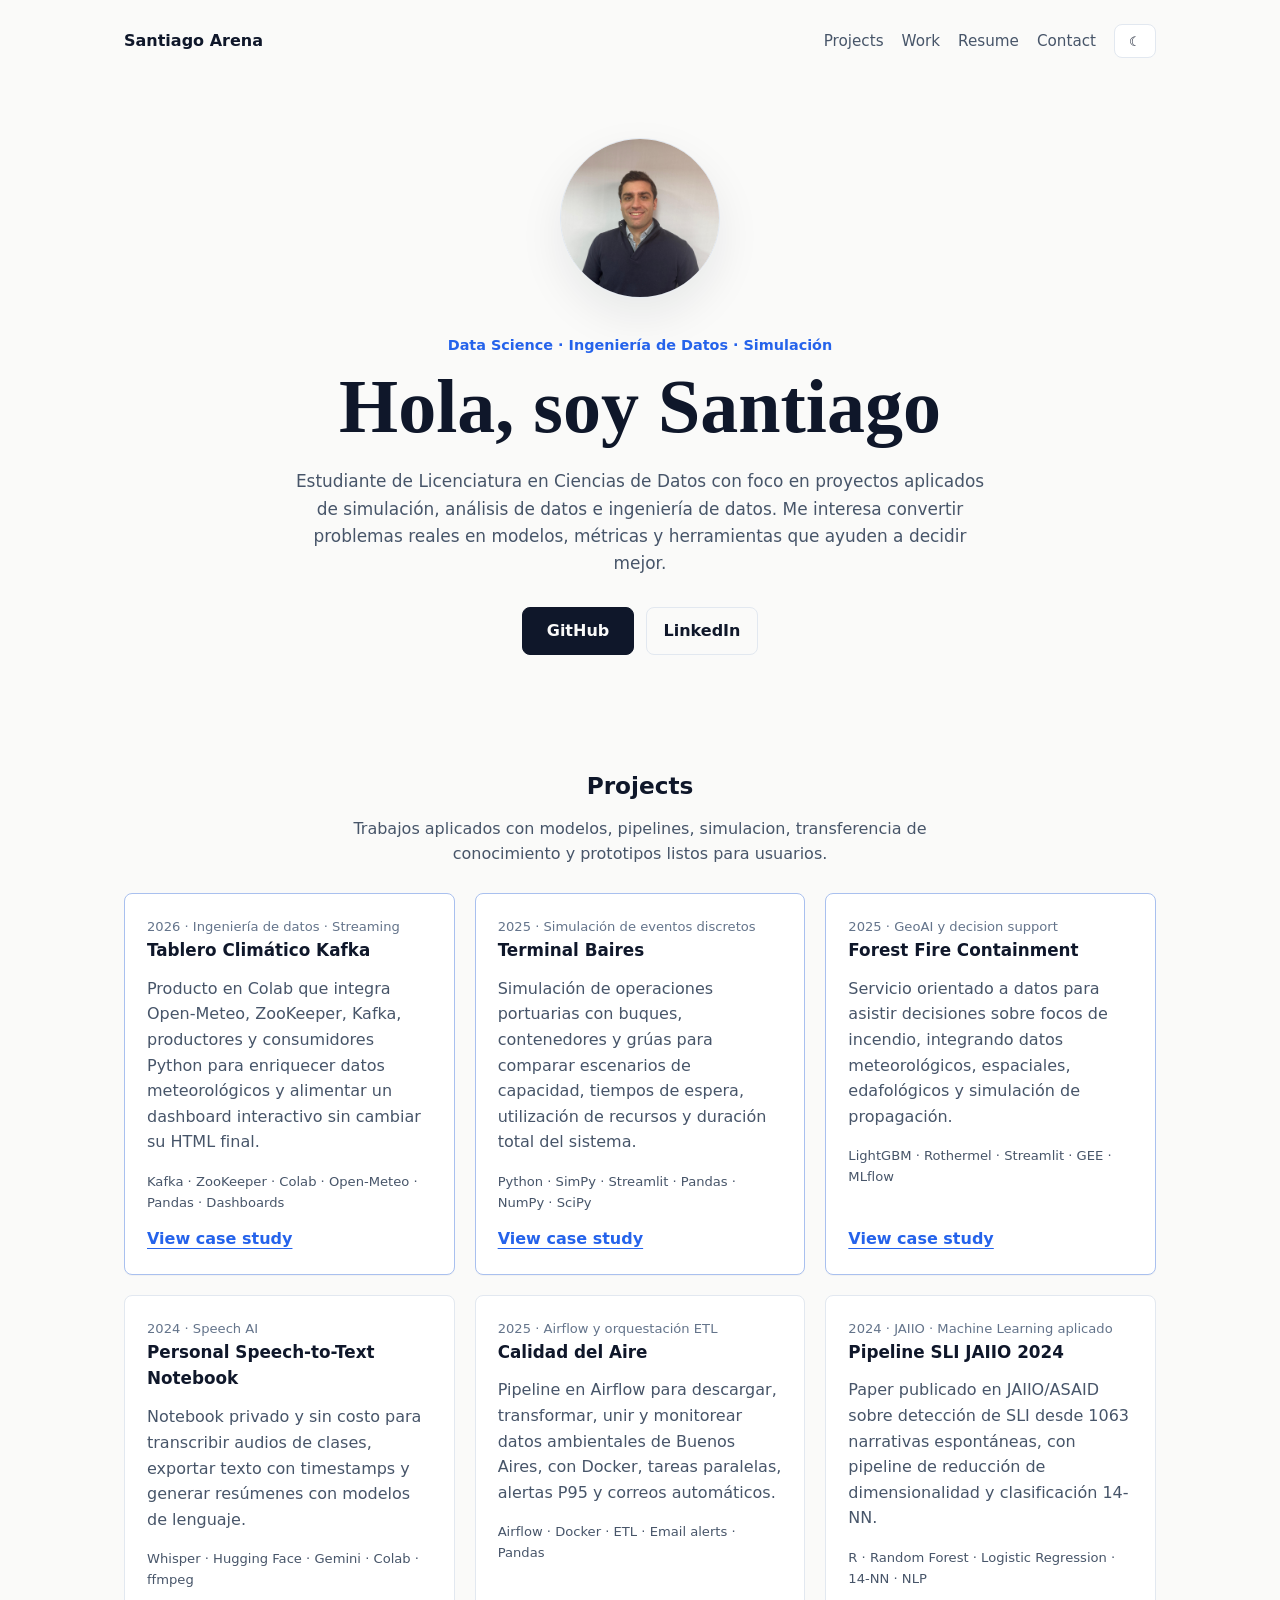
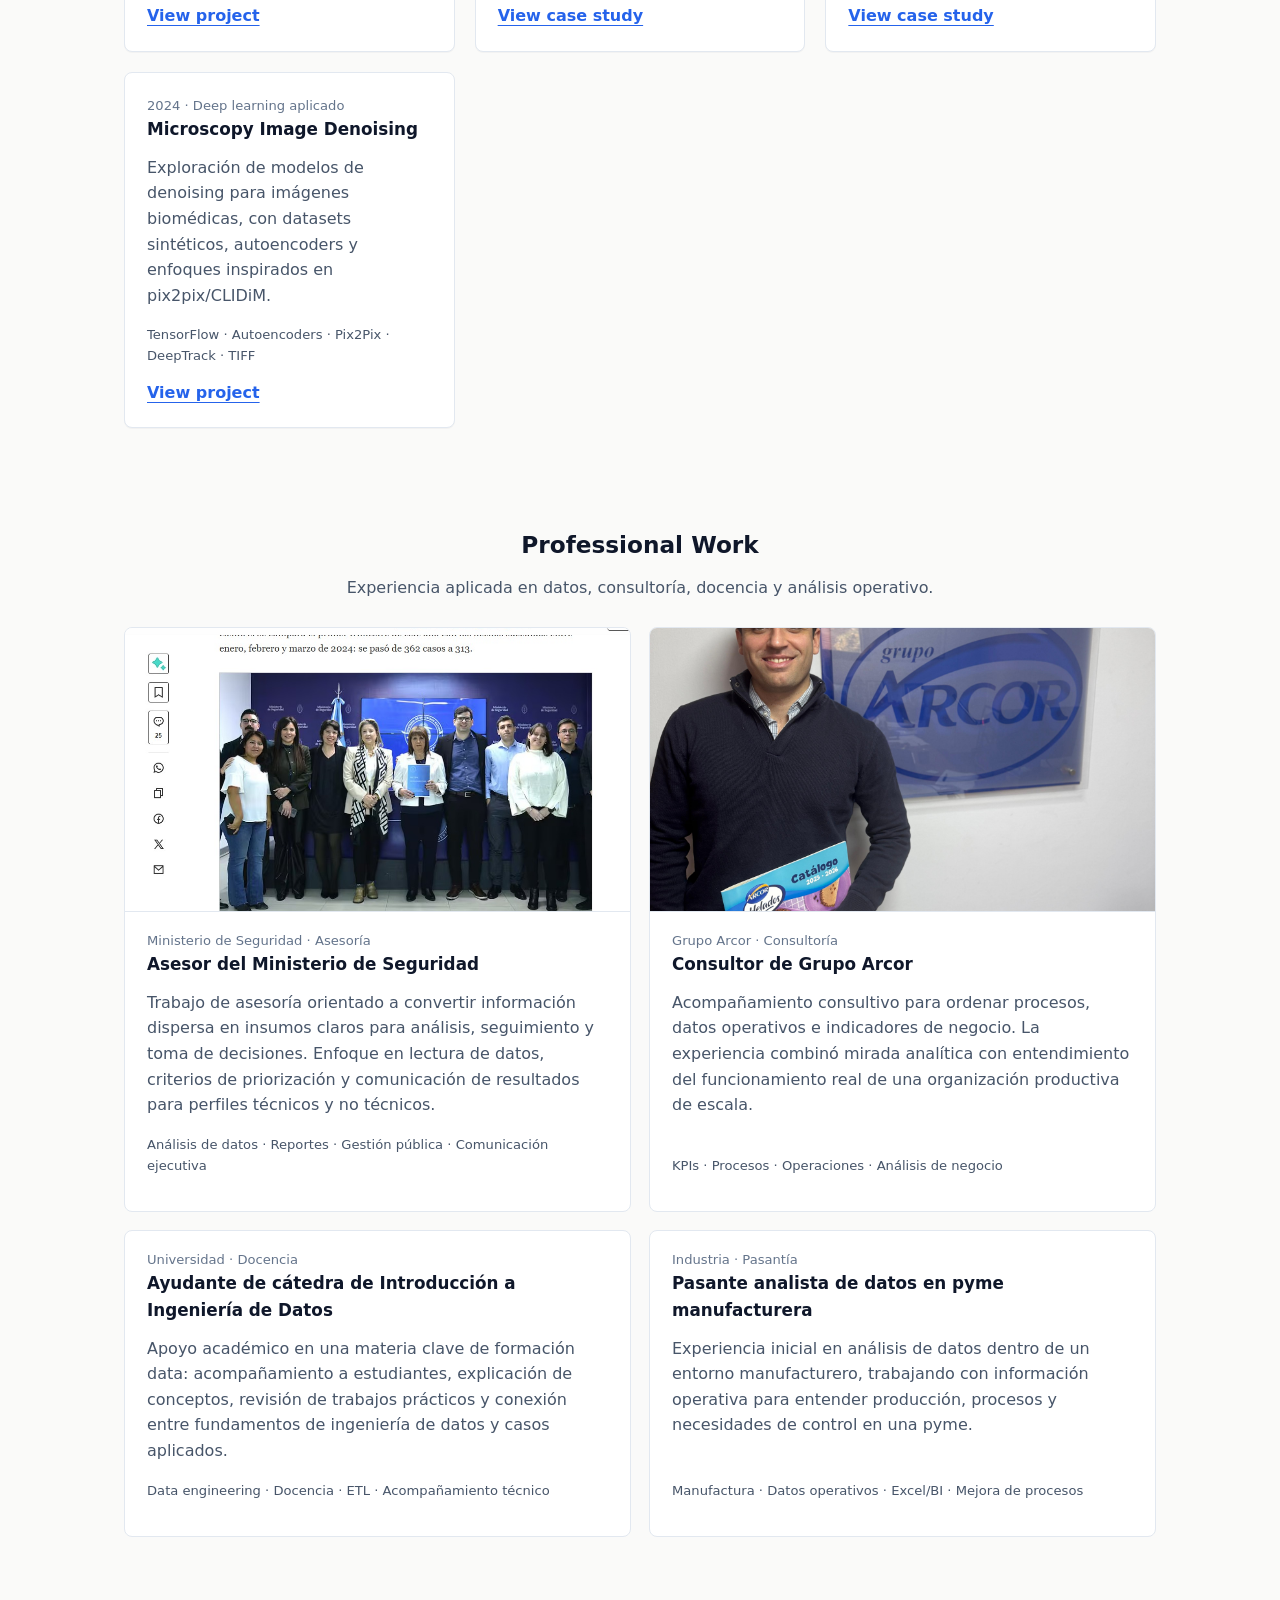
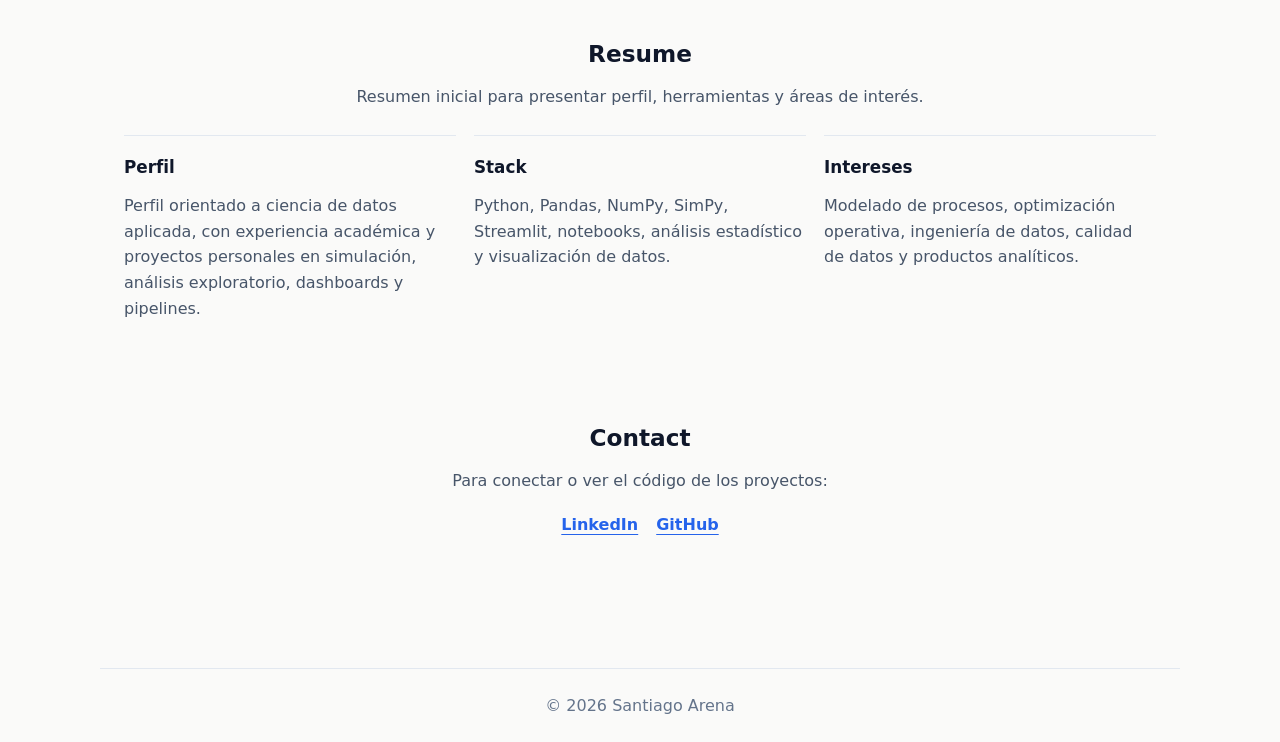
==== commit c3dd09ef: "Add landing and work photos" ====
--- a/index.html
+++ b/index.html
@@ -36,7 +36,7 @@
       <section class="hero" id="inicio">
         <img
           class="portrait"
-          src="https://avatars.githubusercontent.com/u/119618284?v=4"
+          src="assets/profile/portada_landing.jpeg"
           alt="Foto de perfil de Santiago Arena"
           width="160"
           height="160"
@@ -148,8 +148,13 @@
 
         <div class="work-grid">
           <article class="work-card">
-            <div class="project-meta">Sector público · Asesoría</div>
-            <h3>Asesor del Ministerio</h3>
+            <img
+              class="work-image"
+              src="assets/work/ministerio-seguridad.jpeg"
+              alt="Equipo del Ministerio de Seguridad en una nota periodística de La Nación"
+            >
+            <div class="project-meta">Ministerio de Seguridad · Asesoría</div>
+            <h3>Asesor del Ministerio de Seguridad</h3>
             <p>
               Trabajo de asesoría orientado a convertir información dispersa en insumos claros para análisis,
               seguimiento y toma de decisiones. Enfoque en lectura de datos, criterios de priorización y comunicación
@@ -159,11 +164,16 @@
           </article>
 
           <article class="work-card">
-            <div class="project-meta">Consultoría · Empresa</div>
-            <h3>Consultor de CELUSA</h3>
+            <img
+              class="work-image work-image-arcor"
+              src="assets/work/grupo-arcor.jpeg"
+              alt="Santiago Arena en Grupo Arcor"
+            >
+            <div class="project-meta">Grupo Arcor · Consultoría</div>
+            <h3>Consultor de Grupo Arcor</h3>
             <p>
               Acompañamiento consultivo para ordenar procesos, datos operativos e indicadores de negocio. La experiencia
-              combinó mirada analítica con entendimiento del funcionamiento real de una organización productiva.
+              combinó mirada analítica con entendimiento del funcionamiento real de una organización productiva de escala.
             </p>
             <p class="tags">KPIs · Procesos · Operaciones · Análisis de negocio</p>
           </article>
--- a/styles.css
+++ b/styles.css
@@ -125,6 +125,7 @@
   border-radius: 50%;
   box-shadow: var(--shadow);
   object-fit: cover;
+  object-position: 50% 42%;
 }
 
 .eyebrow {
@@ -268,15 +269,42 @@
   display: flex;
   flex-direction: column;
   min-height: 240px;
-  padding: 22px;
+  overflow: hidden;
 }
 
 .work-card p {
   color: var(--muted);
+  padding-left: 22px;
+  padding-right: 22px;
 }
 
 .work-card .tags {
   margin-top: auto;
+  padding-bottom: 22px;
+}
+
+.work-card .project-meta,
+.work-card h3 {
+  padding-left: 22px;
+  padding-right: 22px;
+}
+
+.work-card .project-meta {
+  margin-top: 18px;
+}
+
+.work-image {
+  aspect-ratio: 16 / 9;
+  border-bottom: 1px solid var(--border);
+  display: block;
+  height: auto;
+  object-fit: cover;
+  object-position: center;
+  width: 100%;
+}
+
+.work-image-arcor {
+  object-position: 44% 58%;
 }
 
 .feature-card {
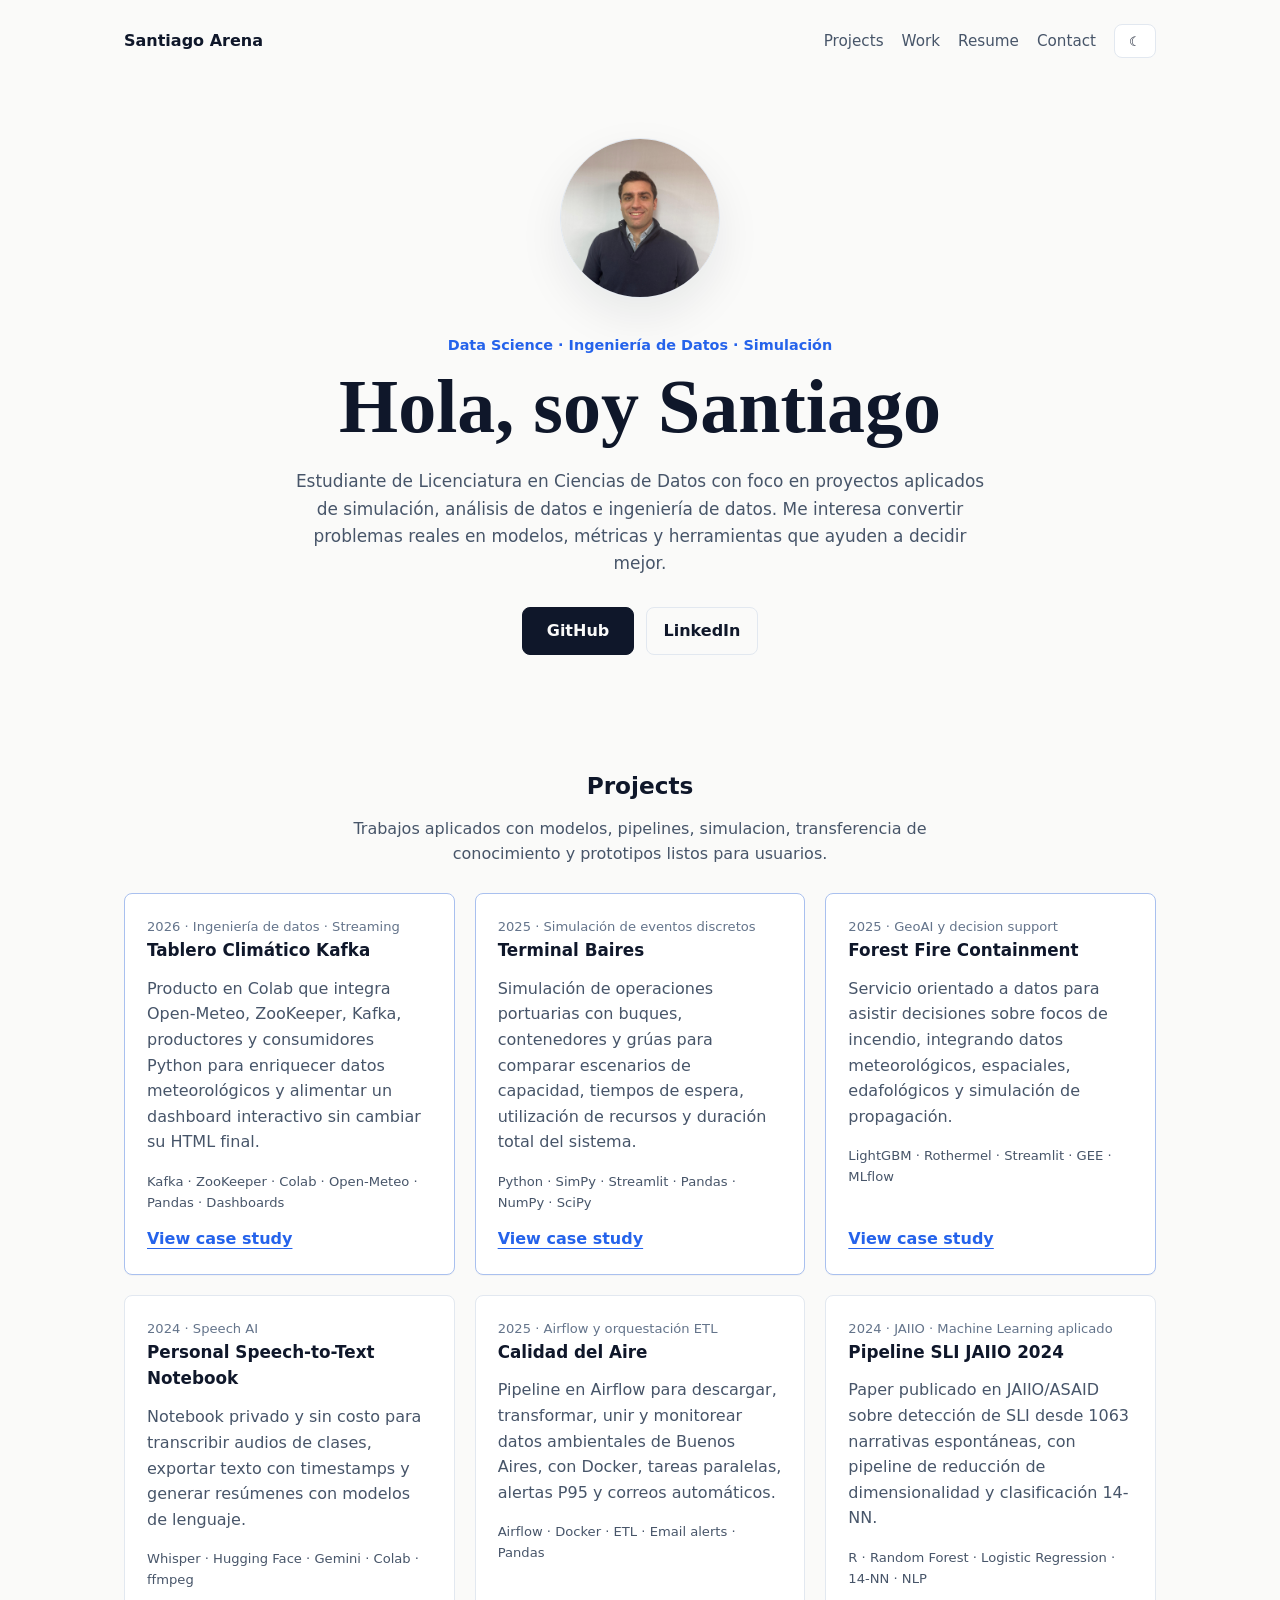
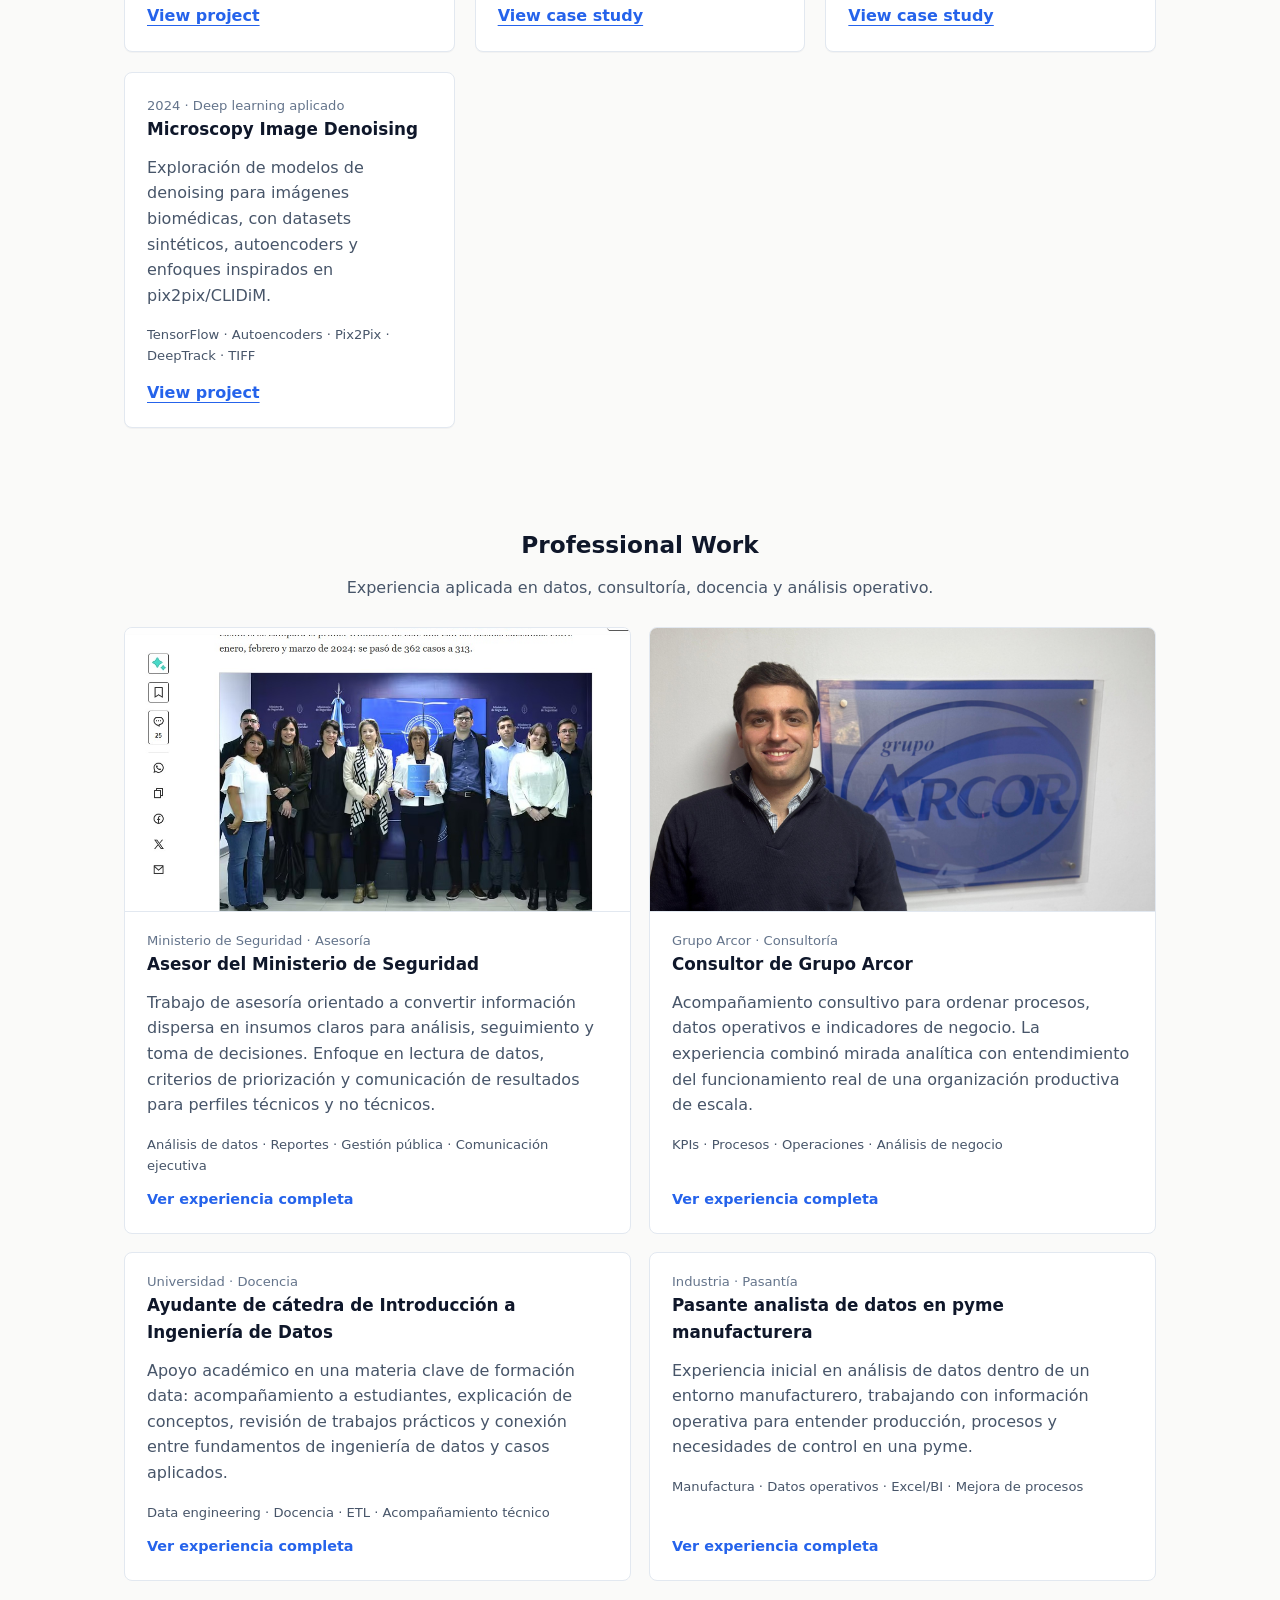
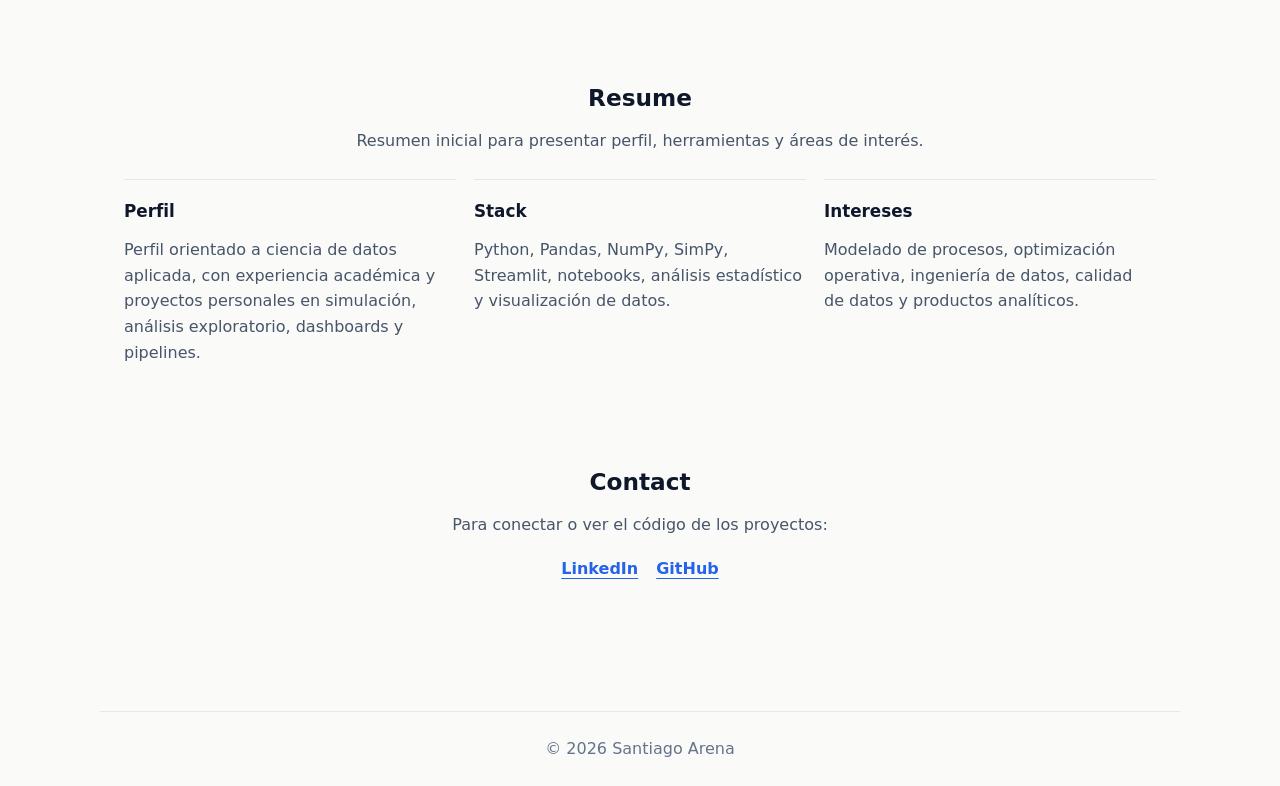
==== commit 9355810f: "Add work experience detail pages" ====
--- a/index.html
+++ b/index.html
@@ -147,7 +147,7 @@
         </div>
 
         <div class="work-grid">
-          <article class="work-card">
+          <a class="work-card" href="work/ministerio-seguridad/" aria-label="Ver experiencia del Ministerio de Seguridad">
             <img
               class="work-image"
               src="assets/work/ministerio-seguridad.jpeg"
@@ -161,9 +161,10 @@
               de resultados para perfiles técnicos y no técnicos.
             </p>
             <p class="tags">Análisis de datos · Reportes · Gestión pública · Comunicación ejecutiva</p>
-          </article>
-
-          <article class="work-card">
+            <span class="work-link">Ver experiencia completa</span>
+          </a>
+
+          <a class="work-card" href="work/grupo-arcor/" aria-label="Ver experiencia de Grupo Arcor">
             <img
               class="work-image work-image-arcor"
               src="assets/work/grupo-arcor.jpeg"
@@ -176,9 +177,10 @@
               combinó mirada analítica con entendimiento del funcionamiento real de una organización productiva de escala.
             </p>
             <p class="tags">KPIs · Procesos · Operaciones · Análisis de negocio</p>
-          </article>
-
-          <article class="work-card">
+            <span class="work-link">Ver experiencia completa</span>
+          </a>
+
+          <a class="work-card" href="work/docencia-ingenieria-datos/" aria-label="Ver experiencia docente en Ingeniería de Datos">
             <div class="project-meta">Universidad · Docencia</div>
             <h3>Ayudante de cátedra de Introducción a Ingeniería de Datos</h3>
             <p>
@@ -187,9 +189,10 @@
               aplicados.
             </p>
             <p class="tags">Data engineering · Docencia · ETL · Acompañamiento técnico</p>
-          </article>
-
-          <article class="work-card">
+            <span class="work-link">Ver experiencia completa</span>
+          </a>
+
+          <a class="work-card" href="work/pasantia-manufacturera/" aria-label="Ver experiencia como pasante analista de datos">
             <div class="project-meta">Industria · Pasantía</div>
             <h3>Pasante analista de datos en pyme manufacturera</h3>
             <p>
@@ -197,7 +200,8 @@
               operativa para entender producción, procesos y necesidades de control en una pyme.
             </p>
             <p class="tags">Manufactura · Datos operativos · Excel/BI · Mejora de procesos</p>
-          </article>
+            <span class="work-link">Ver experiencia completa</span>
+          </a>
         </div>
       </section>
 
--- a/styles.css
+++ b/styles.css
@@ -266,10 +266,25 @@
   background: var(--surface);
   border: 1px solid var(--border);
   border-radius: 8px;
+  color: inherit;
+  cursor: pointer;
   display: flex;
   flex-direction: column;
   min-height: 240px;
   overflow: hidden;
+  text-decoration: none;
+  transition: box-shadow 180ms ease, transform 180ms ease, border-color 180ms ease;
+}
+
+.work-card:hover {
+  border-color: color-mix(in srgb, var(--accent) 32%, var(--border));
+  box-shadow: var(--shadow);
+  transform: translateY(-2px);
+}
+
+.work-card:focus-visible {
+  outline: 3px solid color-mix(in srgb, var(--accent) 60%, transparent);
+  outline-offset: 4px;
 }
 
 .work-card p {
@@ -279,8 +294,7 @@
 }
 
 .work-card .tags {
-  margin-top: auto;
-  padding-bottom: 22px;
+  margin-bottom: 0;
 }
 
 .work-card .project-meta,
@@ -304,7 +318,52 @@
 }
 
 .work-image-arcor {
-  object-position: 44% 58%;
+  object-position: 50% 34%;
+}
+
+.work-link {
+  color: var(--accent);
+  font-size: 0.9rem;
+  font-weight: 700;
+  margin-top: auto;
+  padding: 12px 22px 22px;
+}
+
+.work-detail-visual {
+  margin: 30px 0 0;
+}
+
+.work-photo-link {
+  display: block;
+  text-decoration: none;
+}
+
+.work-photo-link img {
+  background: var(--surface);
+  border: 1px solid var(--border);
+  border-radius: 8px;
+  box-shadow: var(--shadow);
+  display: block;
+  height: auto;
+  margin: 0 auto;
+  max-height: 760px;
+  max-width: 100%;
+  object-fit: contain;
+  width: auto;
+}
+
+.work-photo-link:hover img {
+  border-color: color-mix(in srgb, var(--accent) 35%, var(--border));
+}
+
+.work-narrative {
+  display: grid;
+  gap: 18px;
+  grid-template-columns: repeat(2, minmax(0, 1fr));
+}
+
+.work-narrative .case-section {
+  border-top: 1px solid var(--border);
 }
 
 .feature-card {
@@ -544,6 +603,7 @@
   .resume-layout,
   .metric-row,
   .case-layout,
+  .work-narrative,
   .image-grid,
   .slide-gallery {
     grid-template-columns: 1fr;
